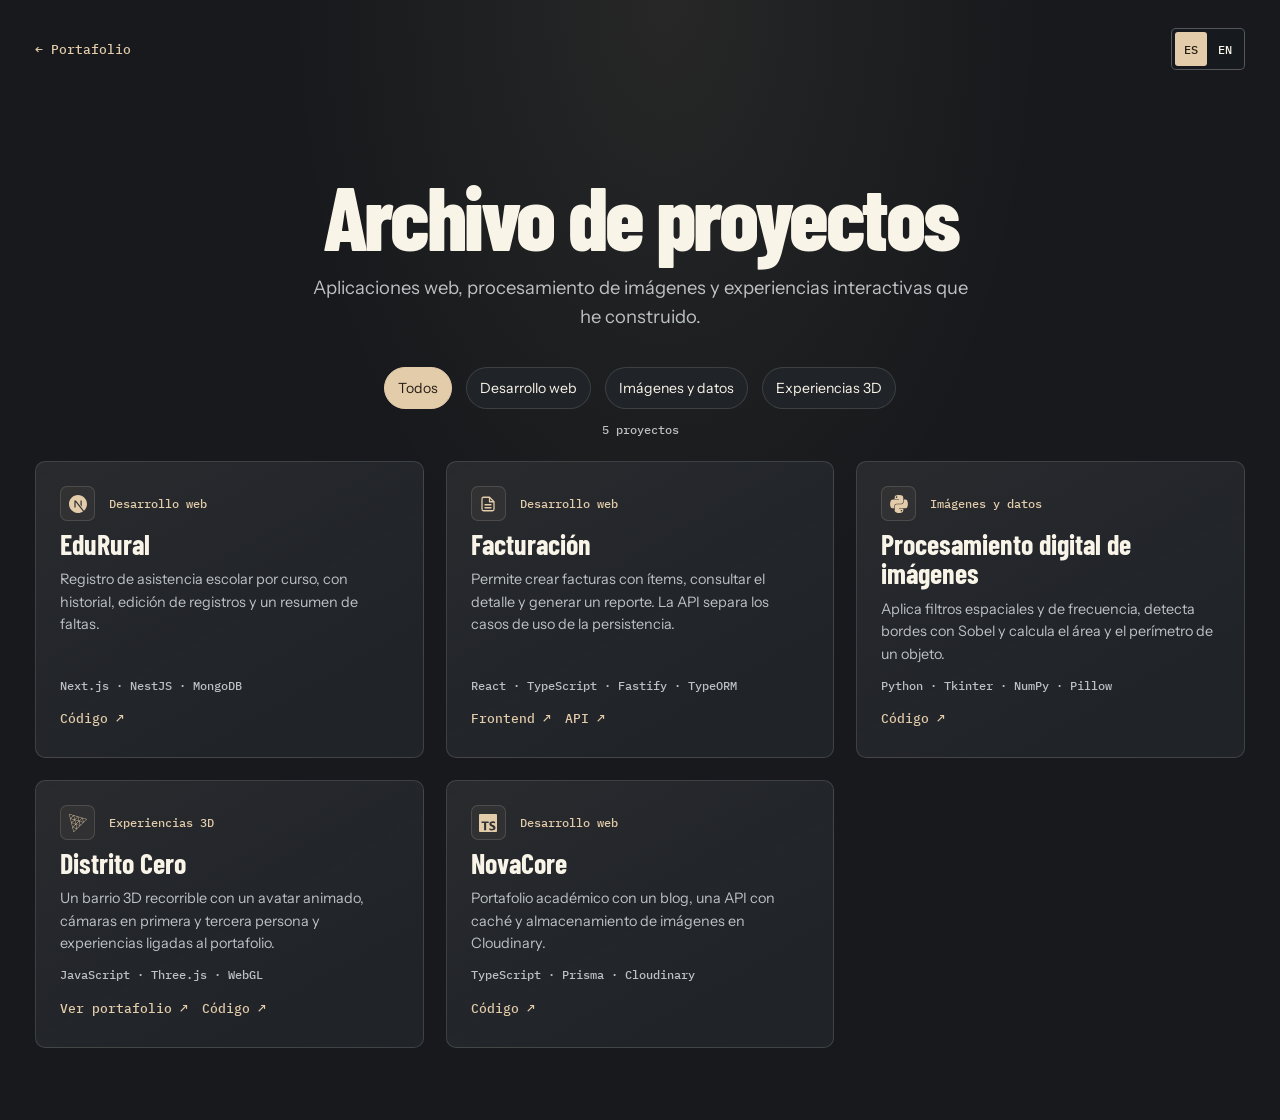
==== archive.html @ 2b1c7be6 "Actualiza el contacto, el CV y el archivo de proyectos" ====
<!doctype html>
<html lang="es">
<head>
  <meta charset="utf-8">
  <meta name="viewport" content="width=device-width, initial-scale=1">
  <meta name="description" content="Archivo de proyectos de Diego Jijón en desarrollo web, procesamiento de imágenes y Three.js.">
  <title>Diego Jijón · Archivo de proyectos</title>
  <link rel="stylesheet" href="./styles.css">
  <link rel="stylesheet" href="./archive.css">
  <link rel="icon" href="./assets/mark.svg" type="image/svg+xml">
  <script type="importmap">{"imports":{"./content.js":"./content.js?v=cv-archive"}}</script>
  <script type="module" src="./archive.js"></script>
</head>
<body class="archive-page">
  <main class="content archive-layout">
    <nav class="archive-toolbar" aria-label="Principal" data-aria="nav">
      <a class="text-link" id="archive-return" href="./index.html#projects" data-t="backSite">← Portafolio</a>
      <div class="languages" role="group" aria-label="Idioma / Language">
        <button type="button" lang="es" data-lang="es" aria-label="Español" aria-pressed="true">ES</button>
        <button type="button" lang="en" data-lang="en" aria-label="English" aria-pressed="false">EN</button>
      </div>
    </nav>
    <header class="archive-intro">
      <h1 data-t="archiveTitle">Archivo de proyectos</h1>
      <p data-t="archiveIntroduction">Aplicaciones web, procesamiento de imágenes y experiencias interactivas que he construido.</p>
    </header>
    <section aria-labelledby="archive-catalog-heading">
      <h2 class="sr-only" id="archive-catalog-heading" data-t="projects">Proyectos</h2>
      <div class="archive-filters" role="group" aria-label="Filtrar por área" data-aria="archiveFilterLabel">
        <button type="button" data-category="all" data-t="archiveAll" aria-pressed="true">Todos</button>
        <button type="button" data-category="web" data-t="archiveWeb" aria-pressed="false">Desarrollo web</button>
        <button type="button" data-category="data" data-t="archiveData" aria-pressed="false">Imágenes y datos</button>
        <button type="button" data-category="interactive" data-t="archiveInteractive" aria-pressed="false">Experiencias 3D</button>
      </div>
      <p class="archive-count" id="archive-count" role="status"></p>
      <div class="archive-grid" id="archive-projects"></div>
      <noscript><p><a class="text-link" href="https://github.com/Diego200509?tab=repositories">Ver repositorios en GitHub ↗</a></p></noscript>
    </section>
  </main>
</body>
</html>
---- styles.css ----
@import url('https://fonts.googleapis.com/css2?family=Barlow+Condensed:wght@600;700;800&family=IBM+Plex+Mono:wght@400;500;600&family=Instrument+Sans:wght@400;500;600;700&display=swap');
:root{color-scheme:dark;--bg:#171b20;--panel:#20262d;--ink:#f9f4e8;--muted:#bdc1c3;--line:#ffffff26;--gold:#f8c787;--mono:"IBM Plex Mono",Consolas,monospace;--display:"Barlow Condensed","Arial Narrow",Impact,sans-serif;--body:"Instrument Sans",system-ui,sans-serif}
*{box-sizing:border-box}
html{scroll-behavior:smooth}
body{margin:0;background:var(--bg);color:var(--ink);font-family:var(--body);line-height:1.55}
body.playing{overflow:hidden}
[hidden]{display:none!important}
a{color:inherit;text-decoration:none}
a:hover{text-decoration:underline;text-underline-offset:5px}
button{font:inherit;color:inherit;cursor:pointer}
button:disabled{cursor:wait;opacity:.7}
:focus-visible{outline:2px solid var(--gold);outline-offset:4px}
h1,h2,h3,p{margin:0}
.skip{position:fixed;top:12px;left:12px;padding:12px;background:var(--bg);z-index:10;transform:translateY(-150%)}
.skip:focus{transform:none}
.top{display:flex;justify-content:space-between;align-items:center;gap:24px;padding:0 clamp(18px,5vw,76px);min-height:74px;border-bottom:1px solid var(--line);background:#171b20}
.brand{display:flex;align-items:center;gap:10px;white-space:nowrap;font:600 .8rem var(--mono);letter-spacing:.12em}
.top nav{display:flex;gap:clamp(14px,3vw,40px);font-size:.92rem}
.languages{display:flex;gap:2px;padding:3px;border:1px solid #ffffff45;border-radius:5px;background:#171b2075}
.languages button{border:0;background:transparent;padding:7px 9px;border-radius:3px;font:500 .76rem var(--mono);min-height:34px}
.languages button[aria-pressed=true]{background:var(--gold);color:#261b14}
.hero{background:radial-gradient(ellipse at 78% 38%,#302a27,transparent 58%),var(--bg)}
.hero-layout{display:grid;grid-template-columns:minmax(0,.92fr) minmax(0,1.08fr);gap:clamp(26px,5vw,76px);align-items:center;padding-block:clamp(42px,6.4vw,100px)}
.hero-preview{margin:0;border:1px solid #f8c78752;border-radius:12px;overflow:hidden;background:#343032;box-shadow:0 24px 70px #07090c55}
.hero-preview img{display:block;width:100%;height:auto;aspect-ratio:1100/860;object-fit:cover}
.hero-preview figcaption{display:flex;justify-content:space-between;align-items:center;flex-wrap:wrap;gap:8px;padding:7px 13px;border-top:1px solid #f8c78752;background:#21252a;font:500 .73rem var(--mono)}
.hero-preview figcaption span{letter-spacing:.13em;color:var(--muted)}
.preview-project{min-height:38px;padding:4px 7px;color:var(--gold);background:transparent;border:0;text-align:left}
.preview-project:hover{text-decoration:underline;text-underline-offset:4px}
.eyebrow{font:500 .77rem/1.5 var(--mono);letter-spacing:.13em;color:var(--gold)}
h1{font:800 clamp(5rem,12vw,11rem)/.74 var(--display);letter-spacing:-.035em;text-transform:uppercase;margin:23px 0 25px;text-shadow:0 4px 24px #12171d55}
h1 em{color:var(--gold);font-style:normal}
.hero h1{font-size:clamp(3.8rem,8.5vw,8.15rem);line-height:.86;margin:15px 0}
.hero-role{font-weight:700;font-size:clamp(1rem,1.7vw,1.25rem);margin:0 0 8px}
.lead{max-width:38ch;color:#fff2e4;font-size:clamp(1rem,1.7vw,1.23rem)}
.hero-actions,.profile-actions{display:flex;gap:11px;align-items:center;flex-wrap:wrap;margin-top:26px}
.button{min-height:45px;display:inline-flex;align-items:center;justify-content:center;gap:8px;padding:10px 16px;border-radius:5px;border:1px solid transparent;font-weight:700;line-height:1.2;text-align:center}
.button svg{width:18px;height:18px}
.button:hover{text-decoration:none;filter:brightness(1.1)}
.primary{background:var(--gold);color:#261d15}
.secondary,.game-button{background:#181e25b8;border-color:#ffffff54;color:var(--ink)}
.game-error{margin-top:12px;max-width:44ch;color:var(--gold)}
.content{width:min(100% - 48px,1210px);margin:0 auto}
.featured{display:grid;grid-template-columns:minmax(0,1fr) minmax(0,.78fr);gap:clamp(20px,6vw,90px);align-items:center;padding-block:34px 42px;border-block:1px solid var(--line)}
.featured h2{margin:7px 0 13px}
.featured p:not(.eyebrow){max-width:58ch;color:var(--muted)}
.featured .button{margin-top:17px}
.featured-flow{padding:17px 22px;border:1px solid #f8c78740;border-radius:8px;background:#20262d}
.featured-flow h3{font:700 1.5rem var(--display)}
.featured-flow ol{margin:10px 0;padding-left:24px;display:grid;gap:7px}
.featured-flow li{padding-left:5px}
.featured-flow li::marker{color:var(--gold);font:500 .8rem var(--mono)}
.featured-flow p{font:.72rem var(--mono)}
.archive{padding:60px 0 72px}
.section-title,.footer{display:flex;align-items:center;justify-content:space-between;gap:18px;flex-wrap:wrap}
h2{font:700 clamp(2.2rem,5vw,3.65rem)/.98 var(--display);letter-spacing:-.016em}
.text-link{color:var(--gold);font:500 .83rem var(--mono)}
.project-grid{display:grid;grid-template-columns:repeat(4,minmax(0,1fr));gap:14px;margin-top:24px}
.project-card{display:flex;flex-direction:column;align-items:flex-start;padding:0;text-align:left;background:var(--panel);border:1px solid var(--line);border-radius:8px;overflow:hidden;min-height:100%;transition:border-color .2s,transform .2s}
.project-card:hover{border-color:var(--accent);transform:translateY(-3px)}
.project-copy{padding:17px;display:flex;flex-direction:column;gap:8px;flex:1;width:100%}
.project-copy small{color:var(--accent);font:500 .68rem var(--mono);text-transform:uppercase;letter-spacing:.06em}
.project-copy span{color:var(--muted);font-size:.92rem}
.profile,.footer{padding:38px 0 48px;border-top:1px solid var(--line)}
.profile{display:grid;grid-template-columns:minmax(0,1.3fr) minmax(0,1fr);gap:clamp(20px,6vw,80px);align-items:start}
.profile-copy{max-width:62ch;margin-top:12px;color:var(--muted)}
.footer .eyebrow{margin-bottom:8px}
.profile-actions{margin-top:18px}
.profile-facts{margin:0;display:grid}
.profile-facts div{padding:11px 0;border-bottom:1px solid var(--line)}
.profile-facts dt{color:var(--gold);font:500 .75rem var(--mono);margin-bottom:3px}
.profile-facts dd{margin:0}
.experience{padding:34px 0 52px;border-top:1px solid var(--line)}
.experience-list{display:grid;grid-template-columns:repeat(3,minmax(0,1fr));gap:20px;margin-top:22px}
.experience-list article{padding:20px;background:var(--panel);border:1px solid var(--line);border-radius:8px}
.experience-list h3,.resume-experience h3{line-height:1.2}
.experience-list p,.experience-details p{margin-top:8px}
.experience-list ul,.experience-details ul{padding-left:20px;margin-bottom:0}
.resume-meta{color:var(--gold);font:500 .76rem/1.45 var(--mono)}
.resume-experience{display:grid;gap:14px}
.resume-experience .resume-meta{margin:3px 0}
.resume-experience ul{margin:3px 0 0}
.resume-experience li,.resume-skills li{padding-bottom:2px}
.sr-only{position:absolute;width:1px;height:1px;padding:0;margin:-1px;overflow:hidden;clip-path:inset(50%);white-space:nowrap}
.sheet{color:var(--ink);background:#20272e;border:1px solid #f8c78760;border-radius:11px;width:min(92vw,590px);max-height:84dvh;padding:clamp(20px,4vw,34px)}
.sheet::backdrop{background:#11171dc9;backdrop-filter:blur(5px)}
.sheet-top{display:flex;align-items:center;justify-content:space-between;gap:12px;margin-bottom:10px}
.close{display:grid;place-items:center;background:#131a23;color:var(--ink);width:42px;height:42px;border:1px solid var(--line);border-radius:5px;font:28px/1 var(--body)}
#detail-content{display:grid;gap:14px;margin:17px 0 23px;color:var(--muted)}
#detail-content h3{color:var(--ink);font-size:1rem;margin-bottom:4px}
#detail-content ul{margin:0;padding-inline-start:1.2em}
#detail-content .stack{font:500 .77rem/1.6 var(--mono);color:var(--gold)}
.map-sheet{width:min(94vw,640px)}
.map-list{display:grid;grid-template-columns:repeat(3,minmax(0,1fr));grid-template-areas:". rgb ." "asotema plaza talkapp" "ambacar . traffic";gap:9px;margin-top:18px;padding:8px;background:repeating-linear-gradient(0deg,#ffffff0e 0 1px,transparent 1px 16px),repeating-linear-gradient(90deg,#ffffff0e 0 1px,transparent 1px 16px)}
.map-list button{padding:12px;text-align:left;background:#151c24;border:1px solid var(--line);border-radius:5px}
.map-list button:hover{border-color:var(--gold)}
.map-list span,.map-list small{display:block}
.map-list small{color:var(--muted);margin-top:3px;font:500 .69rem var(--mono)}
.map-list [data-destination=rgb]{grid-area:rgb}.map-list [data-destination=asotema]{grid-area:asotema}.map-list [data-destination=talkapp]{grid-area:talkapp}.map-list [data-destination=traffic]{grid-area:traffic}
.map-list [data-destination=ambacar]{grid-area:ambacar}
.map-list .map-plaza{grid-area:plaza;display:grid;place-items:center;align-self:center;padding:6px 0;border:1px dashed #f8c78770;color:var(--gold);font:500 .75rem var(--mono)}
.game{position:fixed;inset:0;z-index:3;background:#18262e;overflow:hidden;overscroll-behavior:none}
.viewport,.viewport canvas{position:absolute;inset:0;width:100%;height:100%;display:block}
.viewport{touch-action:none;cursor:grab}
.viewport:active{cursor:grabbing}
.game-top{position:absolute;inset:0 0 auto;z-index:2;display:flex;align-items:start;justify-content:space-between;gap:8px;padding:calc(env(safe-area-inset-top) + 14px) max(14px,env(safe-area-inset-right)) 10px max(14px,env(safe-area-inset-left));background:linear-gradient(#17222bb3,transparent);pointer-events:none}
.game-top button,.game-menu{pointer-events:auto}
.game-menu{display:flex;gap:6px}
.game-button{background:#16232eea;font-size:.88rem}
.game-progress{display:grid;gap:3px;text-align:center;font:500 .72rem/1.35 var(--mono);text-shadow:0 2px 8px #13191e;background:#17222bd9;padding:6px 10px;border-radius:5px}
#visited{color:var(--gold)}
.crosshair{width:11px;height:11px;position:absolute;left:50%;top:50%;transform:translate(-50%,-50%);border:2px solid #fff8e7;border-radius:50%;box-shadow:0 0 0 1px #1b2531;pointer-events:none}
.game-bottom{position:absolute;bottom:calc(env(safe-area-inset-bottom) + 22px);left:50%;transform:translateX(-50%);width:min(85vw,560px);text-align:center;display:grid;justify-items:center;gap:7px;pointer-events:none}
.game-bottom button{pointer-events:auto}
.objective,.game-controls{padding:6px 10px;border-radius:5px;background:#17232ded;color:#fff6e7}
.objective{font-weight:600}
.game-controls{font:500 .72rem/1.5 var(--mono);padding:10px 14px;border:1px solid #f8c78742}
#help-button{min-width:38px}
#help-button[aria-expanded=true]{color:#261d15;background:var(--gold)}
.game-bottom .primary{box-shadow:0 4px 17px #11151c50}
.mission-sheet{background:linear-gradient(160deg,#253338,#1c252c 65%);border-color:#a1cbb478}
.mission-request{padding:12px 14px;margin:17px 0;border-left:2px solid #9bdac0;background:#121c2380}
.mission-note{font:.74rem var(--mono);color:var(--muted);margin-top:8px}
#mission-form{display:grid;grid-template-columns:repeat(3,minmax(0,1fr));gap:12px;align-items:end}
#mission-form label{display:grid;gap:5px;min-width:0}
#mission-form select{width:100%;min-height:44px;padding:6px 9px;background:#131e26;border:1px solid #7fa99b80;border-radius:5px;color:var(--ink);font:inherit}
#mission-form select[aria-invalid=true]{border-color:#ffbd9c}
#mission-form button{grid-column:1/-1;justify-self:start;margin-top:4px}
.mission-feedback:not(:empty){color:#ffc5a8;margin:12px 0}
.mission-feedback.success{color:#b0f4d2}
.loading{position:absolute;inset:0;z-index:1;display:grid;place-content:center;justify-items:center;gap:24px;color:var(--ink);background:radial-gradient(ellipse at 50% 40%,#294555,#13212a 74%);font:500 .87rem var(--mono)}
.loading-plan{position:relative;width:min(76vw,344px);aspect-ratio:1.7;border:1px solid #f8c78755;border-radius:7px;overflow:hidden;background:repeating-linear-gradient(0deg,#f8c7871a 0 1px,transparent 1px 16px),repeating-linear-gradient(90deg,#f8c7871a 0 1px,transparent 1px 16px)}
.loading-plan span{position:absolute;border:1px solid #f8c787ad;transition:background .24s,box-shadow .24s}
.loading-plan .plan-road{left:10%;top:52%;width:80%;height:14%;border-width:1px 0}
.plan-lab{left:39%;top:12%;width:22%;height:25%}.plan-hall{left:13%;top:33%;width:20%;height:22%}
.plan-comms{right:13%;top:33%;width:20%;height:22%}.plan-garage{left:17%;bottom:10%;width:17%;height:21%}
.plan-crossing{right:14%;bottom:10%;width:17%;height:21%}.plan-square{left:40%;top:43%;width:20%;height:33%;border-radius:50%}
.loading:is([data-phase="1"],[data-phase="2"],[data-phase="3"]) .plan-block{background:#f8c78738}
.loading:is([data-phase="2"],[data-phase="3"]) .plan-square{background:#f8c78775;box-shadow:0 0 22px #f8c78750}
.loading-copy{text-align:center;width:min(76vw,344px)}
#loading-stage{margin:6px 0 8px}
#loading-progress{width:100%;height:7px;accent-color:var(--gold)}
.game[aria-busy="true"] :is(.game-progress,.crosshair,.touch-ui){visibility:hidden}
.game[data-camera="third"] #camera-button{color:#261d15;background:var(--gold)}
.touch-ui{display:none}
@media(max-width:1000px){.project-grid{grid-template-columns:repeat(2,minmax(0,1fr))}}
@media(max-width:760px){
 .experience-list{grid-template-columns:1fr;gap:10px}
 .hero-layout,.featured,.profile{grid-template-columns:1fr}
 .hero h1{font-size:clamp(3.8rem,13vw,6.5rem)}
}
@media(max-width:600px){
 .top{min-height:62px;gap:5px 10px;flex-wrap:wrap;padding-block:10px}.top nav{order:3;flex-basis:100%;gap:5px 16px;flex-wrap:wrap;font-size:.82rem}.top nav a{padding:5px 0}.brand{font-size:.72rem}
 .content{width:calc(100% - 36px)}.archive{padding:38px 0 44px}.project-grid{gap:9px}.project-copy{padding:12px}
 .game-top .button{padding:8px;min-height:42px}.game-progress{font-size:.61rem;padding:6px 5px}.game-menu{gap:4px}.game-bottom{font-size:.85rem}.sheet{padding:18px}
 .game-top{flex-wrap:wrap}.game-progress{order:3;flex-basis:100%;justify-items:center;background:transparent}
 .map-list{gap:4px;padding:4px}.map-list button{padding:7px;line-height:1.2;overflow-wrap:anywhere}.map-list small{font-size:.6rem}
 #mission-form{grid-template-columns:1fr;gap:8px}
}
@media(pointer:coarse){
 .touch-ui{position:absolute;bottom:calc(env(safe-area-inset-bottom) + 18px);left:14px;display:grid;grid-template-columns:repeat(3,42px);gap:3px;touch-action:none}
 .touch-ui button{height:42px;border:1px solid #ffffff75;border-radius:6px;background:#17232de0;font-weight:700;font-size:19px;user-select:none}
 .touch-ui button:first-child{grid-column:2}.touch-ui button:nth-child(2){grid-column:1}
 .game[data-touch=true] .game-bottom{bottom:calc(env(safe-area-inset-bottom) + 112px)}
}
@media(prefers-reduced-motion:reduce){*,*::before,*::after{animation-duration:.01ms!important;transition-duration:.01ms!important;scroll-behavior:auto!important}}
---- archive.css ----
.archive-page {
  --gold: #e3ccaa;
  --panel: #202328;
  --line: #e5e0d426;
  background: radial-gradient(ellipse at 52% 0%, #e3ccaa14, transparent 40%), #17191c;
}

.archive-layout { padding-block: 28px 72px; }

.archive-toolbar,
.more-projects-heading,
.archive-card-header,
.archive-links,
.archive-filters {
  display: flex;
  align-items: center;
  flex-wrap: wrap;
  gap: 10px 14px;
}

.archive-toolbar,
.more-projects-heading { justify-content: space-between; }

.archive-intro {
  max-width: 660px;
  margin: clamp(42px, 8vw, 104px) auto 36px;
  text-align: center;
}

.archive-intro h1 {
  margin: 0 0 15px;
  font-size: clamp(2.7rem, 7vw, 5.55rem);
  line-height: .98;
  text-transform: none;
  text-shadow: none;
}

.archive-intro p { color: var(--muted); font-size: clamp(1rem, 1.65vw, 1.15rem); }
.archive-filters { justify-content: center; }

.archive-filters button {
  min-height: 42px;
  padding: 6px 13px;
  border: 1px solid var(--line);
  border-radius: 999px;
  background: var(--panel);
  color: var(--ink);
  font-size: .88rem;
}

.archive-filters button[aria-pressed="true"] {
  border-color: var(--gold);
  background: var(--gold);
  color: #261d15;
}

.archive-filters button:not([aria-pressed="true"]):hover { border-color: var(--gold); }

.archive-count {
  margin: 12px 0 22px;
  color: var(--muted);
  text-align: center;
  font: 500 .76rem/1.45 var(--mono);
}

.more-projects {
  margin-top: clamp(30px, 5vw, 56px);
  padding-top: clamp(20px, 3.5vw, 36px);
  border-top: 1px solid var(--line);
}

.more-projects-heading { margin-bottom: 17px; }
.more-projects-heading h3 { font: 700 clamp(1.55rem, 2.8vw, 2.55rem)/1 var(--display); }
.more-projects-heading .button { min-height: 40px; }

.archive-grid {
  display: grid;
  grid-template-columns: repeat(3, minmax(0, 1fr));
  gap: clamp(12px, 1.8vw, 22px);
}

.archive-card {
  display: flex;
  flex-direction: column;
  gap: 9px;
  min-width: 0;
  padding: clamp(16px, 2vw, 24px);
  border: 1px solid var(--line);
  border-radius: 10px;
  background: linear-gradient(150deg, #e3ccaa0b, transparent 77%), var(--panel);
  transition: border-color .22s ease, background-color .22s ease;
}

.archive-card:is(:hover, :focus-within) { border-color: var(--gold); background-color: #262528; }
.archive-card small { color: var(--gold); font: 500 .73rem/1.3 var(--mono); }
.archive-card :is(h3, h4) { margin: 0; font: 700 clamp(1.25rem, 2.2vw, 1.75rem)/1.05 var(--display); }
.archive-card p { color: var(--muted); font-size: .9rem; }
.archive-card .archive-stack { margin-top: auto; padding-top: 3px; font: 500 .72rem/1.5 var(--mono); }

.archive-icon {
  display: grid;
  flex: none;
  place-items: center;
  width: 35px;
  height: 35px;
  border: 1px solid var(--line);
  border-radius: 7px;
  background: #e3ccaa0e;
  color: var(--gold);
}

.archive-icon svg { width: 18px; height: 18px; }
.archive-links a { display: inline-flex; align-items: center; min-height: 30px; }

@media (max-width: 900px) {
  .archive-grid { grid-template-columns: repeat(2, minmax(0, 1fr)); }
}

@media (max-width: 560px) {
  .archive-grid { grid-template-columns: minmax(0, 1fr); }
  .archive-links a { min-height: 36px; }
}
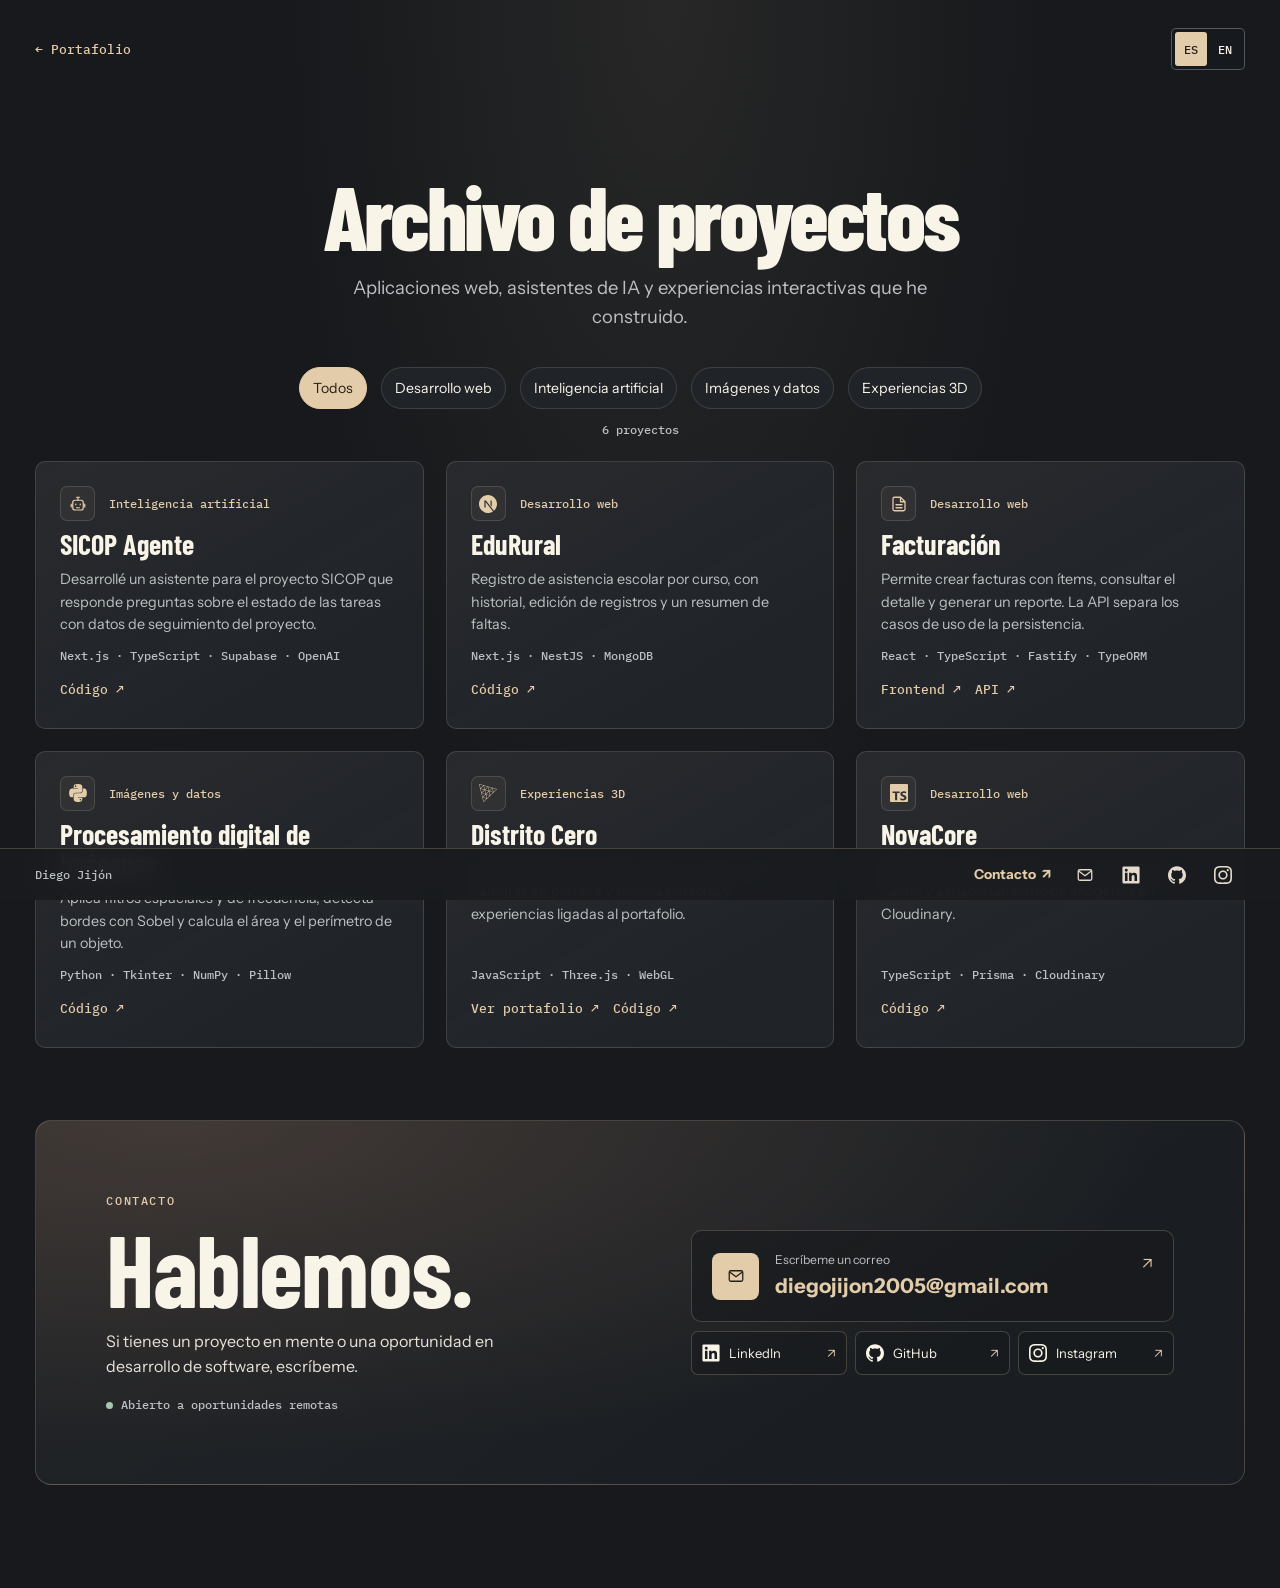
==== commit bb4a933d: "Añade SICOP Agente y un pie de contacto compartido" ====
--- a/archive.html
+++ b/archive.html
@@ -3,13 +3,14 @@
 <head>
   <meta charset="utf-8">
   <meta name="viewport" content="width=device-width, initial-scale=1">
-  <meta name="description" content="Archivo de proyectos de Diego Jijón en desarrollo web, procesamiento de imágenes y Three.js.">
+  <meta name="description" content="Archivo de proyectos de Diego Jijón en desarrollo web, inteligencia artificial, procesamiento de imágenes y Three.js.">
   <title>Diego Jijón · Archivo de proyectos</title>
   <link rel="stylesheet" href="./styles.css">
-  <link rel="stylesheet" href="./archive.css">
+  <link rel="stylesheet" href="./archive.css?v=sicop">
+  <link rel="stylesheet" href="./site-footer.css">
   <link rel="icon" href="./assets/mark.svg" type="image/svg+xml">
-  <script type="importmap">{"imports":{"./content.js":"./content.js?v=cv-archive"}}</script>
-  <script type="module" src="./archive.js"></script>
+  <script type="importmap">{"imports":{"./content.js":"./content.js?v=contact","./project-archive.js":"./project-archive.js?v=sicop"}}</script>
+  <script type="module" src="./archive.js?v=contact"></script>
 </head>
 <body class="archive-page">
   <main class="content archive-layout">
@@ -22,13 +23,14 @@
     </nav>
     <header class="archive-intro">
       <h1 data-t="archiveTitle">Archivo de proyectos</h1>
-      <p data-t="archiveIntroduction">Aplicaciones web, procesamiento de imágenes y experiencias interactivas que he construido.</p>
+      <p data-t="archiveIntroduction">Aplicaciones web, asistentes de IA y experiencias interactivas que he construido.</p>
     </header>
     <section aria-labelledby="archive-catalog-heading">
       <h2 class="sr-only" id="archive-catalog-heading" data-t="projects">Proyectos</h2>
       <div class="archive-filters" role="group" aria-label="Filtrar por área" data-aria="archiveFilterLabel">
         <button type="button" data-category="all" data-t="archiveAll" aria-pressed="true">Todos</button>
         <button type="button" data-category="web" data-t="archiveWeb" aria-pressed="false">Desarrollo web</button>
+        <button type="button" data-category="ai" data-t="archiveAI" aria-pressed="false">Inteligencia artificial</button>
         <button type="button" data-category="data" data-t="archiveData" aria-pressed="false">Imágenes y datos</button>
         <button type="button" data-category="interactive" data-t="archiveInteractive" aria-pressed="false">Experiencias 3D</button>
       </div>
@@ -37,5 +39,6 @@
       <noscript><p><a class="text-link" href="https://github.com/Diego200509?tab=repositories">Ver repositorios en GitHub ↗</a></p></noscript>
     </section>
   </main>
+  <footer id="contact" class="site-footer"></footer>
 </body>
 </html>
--- a/archive.css
+++ b/archive.css
@@ -120,3 +120,11 @@
   .archive-grid { grid-template-columns: minmax(0, 1fr); }
   .archive-links a { min-height: 36px; }
 }
+
+@media (min-width: 561px) {
+  #more-project-grid { grid-template-columns: repeat(2, minmax(0, 1fr)); }
+}
+
+@media (min-width: 1050px) {
+  #more-project-grid { grid-template-columns: repeat(4, minmax(0, 1fr)); }
+}
--- a/site-footer.css
+++ b/site-footer.css
@@ -0,0 +1,150 @@
+:root {
+  --contact-dock-size: calc(52px + env(safe-area-inset-bottom, 0px));
+  scroll-padding-bottom: var(--contact-dock-size);
+}
+
+.site-footer {
+  --contact-accent: #e3ccaa;
+  --contact-line: #e3ccaa38;
+  padding-bottom: calc(var(--contact-dock-size) + clamp(22px, 4vw, 54px));
+  scroll-margin-top: 110px;
+}
+
+body.playing .site-footer { display: none; }
+
+.contact-panel {
+  display: grid;
+  grid-template-columns: minmax(0, 1fr) minmax(0, .95fr);
+  align-items: center;
+  gap: clamp(24px, 6vw, 82px);
+  padding: clamp(22px, 5.5vw, 72px);
+  border: 1px solid var(--contact-line);
+  border-radius: 16px;
+  background:
+    radial-gradient(ellipse at 12% 0%, #aa80653b, transparent 65%),
+    linear-gradient(145deg, #232528, #1a1e22 72%);
+}
+
+.contact-intro .eyebrow { margin-bottom: 9px; color: var(--contact-accent); }
+.contact-intro h2 { font-size: clamp(2.9rem, 8vw, 6.3rem); }
+.contact-description { max-width: 39ch; margin-top: 12px; color: #e8e3d9; }
+
+.contact-availability {
+  display: flex;
+  align-items: center;
+  gap: 8px;
+  margin-top: 18px;
+  color: var(--muted);
+  font: 500 .73rem/1.45 var(--mono);
+}
+
+.contact-availability::before {
+  width: 7px;
+  height: 7px;
+  flex: none;
+  border-radius: 50%;
+  background: #a6c6ae;
+  content: "";
+}
+
+.contact-actions { display: grid; min-width: 0; gap: 9px; }
+.site-footer svg { display: block; width: 18px; height: 18px; flex: none; }
+
+.contact-email {
+  display: flex;
+  align-items: center;
+  gap: clamp(8px, 1.6vw, 16px);
+  padding: clamp(11px, 1.85vw, 20px);
+  border: 1px solid var(--contact-line);
+  border-radius: 10px;
+  background: #17191c9c;
+  overflow-wrap: anywhere;
+  transition: border-color .2s ease, background-color .2s ease;
+}
+
+.contact-email:is(:hover, :focus-visible) {
+  border-color: var(--contact-accent);
+  background: #272522;
+  text-decoration: none;
+}
+
+.contact-email-icon {
+  display: grid;
+  width: clamp(32px, 4.4vw, 47px);
+  aspect-ratio: 1;
+  flex: none;
+  place-items: center;
+  border-radius: 8px;
+  background: var(--contact-accent);
+  color: #271d14;
+}
+
+.contact-email-label { display: block; color: var(--muted); font-size: .76rem; }
+.contact-email strong { color: var(--contact-accent); font-size: clamp(.85rem, 1.75vw, 1.28rem); }
+.contact-arrow { margin-left: auto; align-self: start; color: var(--contact-accent); }
+
+.contact-profiles { display: grid; gap: 8px; }
+.contact-profiles a {
+  display: flex;
+  align-items: center;
+  gap: 9px;
+  min-height: 44px;
+  padding: 6px 10px;
+  border: 1px solid var(--contact-line);
+  border-radius: 7px;
+  background: #17191c75;
+  font-size: .81rem;
+  transition: border-color .2s ease, color .2s ease;
+}
+
+.contact-profiles a > :last-child { margin-left: auto; color: var(--contact-accent); }
+.contact-profiles a:is(:hover, :focus-visible) { border-color: var(--contact-accent); color: var(--contact-accent); text-decoration: none; }
+
+.site-contact-dock {
+  position: fixed;
+  z-index: 2;
+  inset: auto 0 0;
+  padding-bottom: env(safe-area-inset-bottom, 0px);
+  border-top: 1px solid var(--contact-line);
+  background: #191b1fee;
+  backdrop-filter: blur(14px);
+}
+
+.contact-dock-inner,
+.contact-dock-links { display: flex; align-items: center; }
+.contact-dock-inner { justify-content: space-between; min-height: 51px; }
+.contact-dock-links { gap: 2px; }
+.contact-signature { color: var(--muted); font: 500 .75rem var(--mono); }
+
+.contact-dock-links a {
+  display: inline-flex;
+  align-items: center;
+  justify-content: center;
+  gap: 5px;
+  min-width: 44px;
+  min-height: 44px;
+  border-radius: 6px;
+  color: #e4dacb;
+  transition: background-color .2s ease, color .2s ease;
+}
+
+.contact-dock-links a:is(:hover, :focus-visible) { background: #e3ccaa19; color: var(--contact-accent); text-decoration: none; }
+.contact-dock-links .contact-dock-anchor { padding-inline: 10px; color: var(--contact-accent); font-weight: 700; font-size: .85rem; }
+
+@media (min-width: 1080px) {
+  .contact-profiles { grid-template-columns: repeat(3, minmax(0, 1fr)); }
+}
+
+@media (max-width: 710px) {
+  .contact-panel { grid-template-columns: minmax(0, 1fr); }
+  .contact-signature { display: none; }
+  .contact-dock-inner { justify-content: center; }
+}
+
+@media (prefers-reduced-motion: reduce) {
+  .site-footer a { transition: none; }
+}
+
+@media print {
+  .site-footer { display: none; }
+}
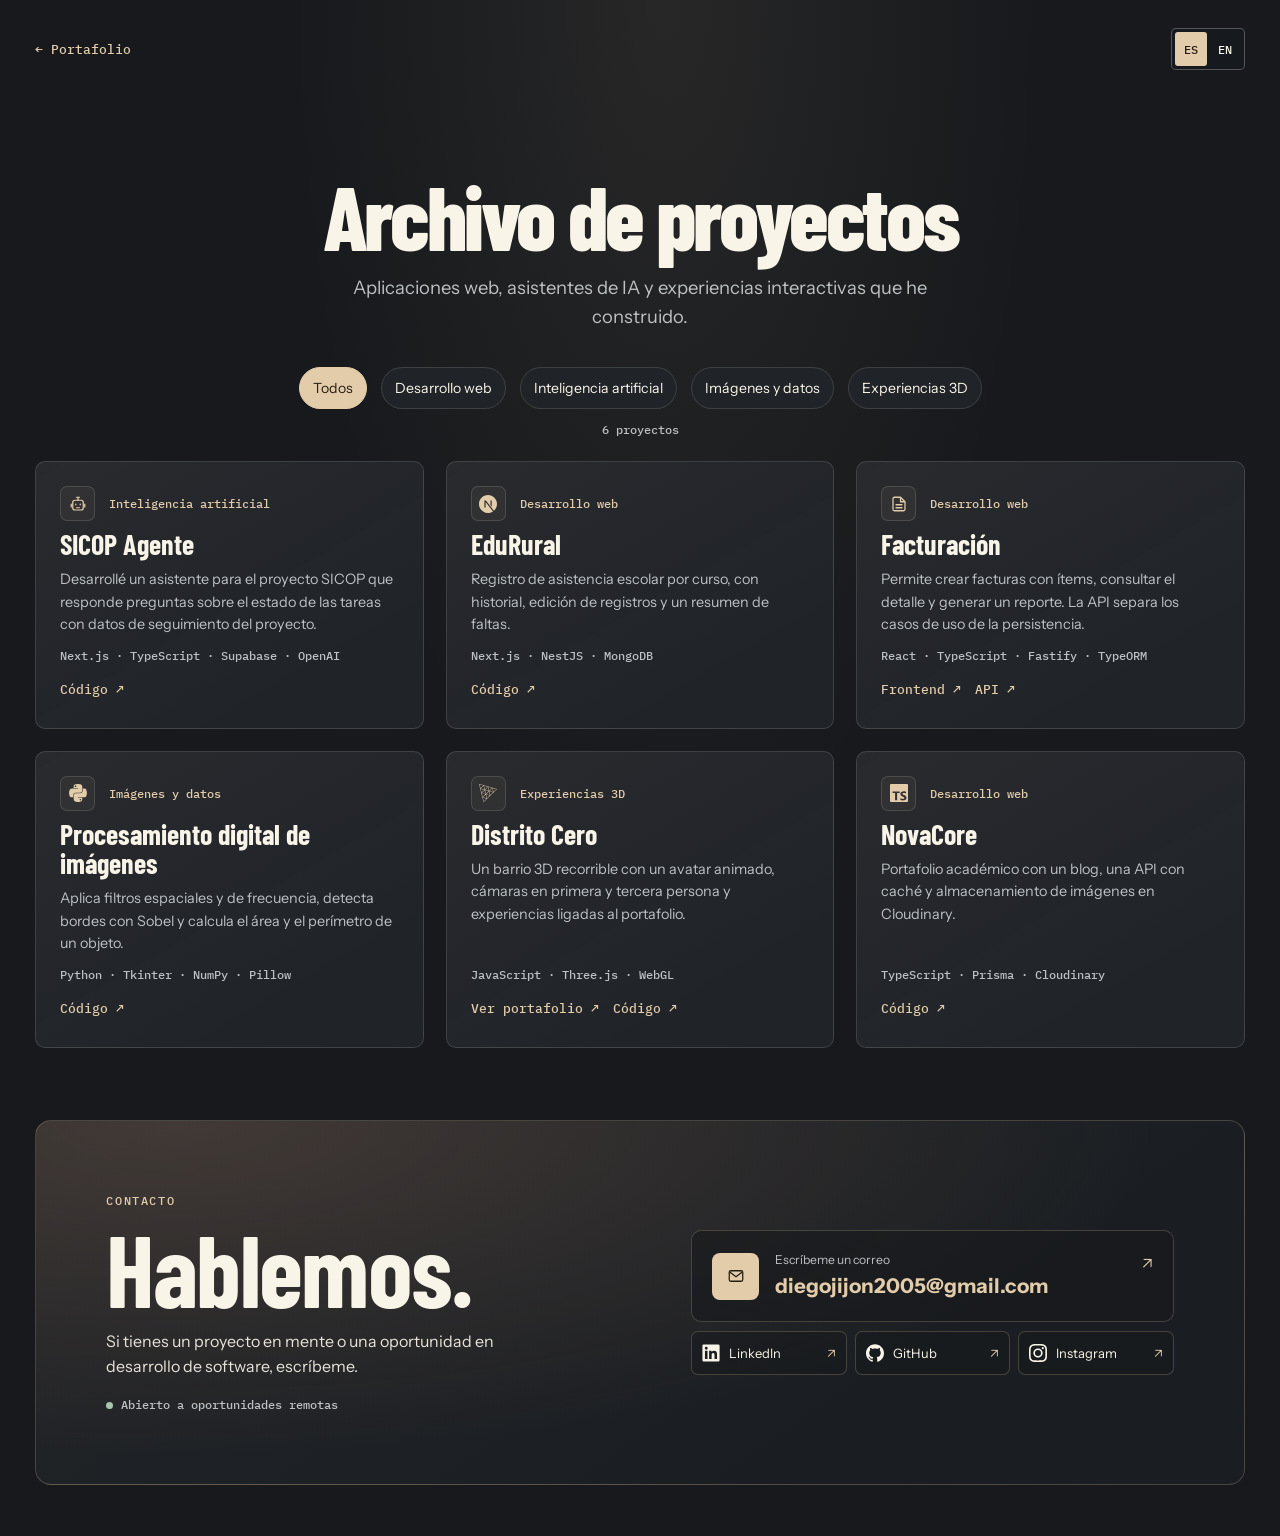
==== commit 368ac642: "Quita la barra fija y conserva el contacto al pie" ====
--- a/archive.html
+++ b/archive.html
@@ -7,9 +7,9 @@
   <title>Diego Jijón · Archivo de proyectos</title>
   <link rel="stylesheet" href="./styles.css">
   <link rel="stylesheet" href="./archive.css?v=sicop">
-  <link rel="stylesheet" href="./site-footer.css">
+  <link rel="stylesheet" href="./site-footer.css?v=inline">
   <link rel="icon" href="./assets/mark.svg" type="image/svg+xml">
-  <script type="importmap">{"imports":{"./content.js":"./content.js?v=contact","./project-archive.js":"./project-archive.js?v=sicop"}}</script>
+  <script type="importmap">{"imports":{"./content.js":"./content.js?v=inline-footer","./project-archive.js":"./project-archive.js?v=sicop","./site-footer.js":"./site-footer.js?v=inline"}}</script>
   <script type="module" src="./archive.js?v=contact"></script>
 </head>
 <body class="archive-page">
--- a/site-footer.css
+++ b/site-footer.css
@@ -1,12 +1,7 @@
-:root {
-  --contact-dock-size: calc(52px + env(safe-area-inset-bottom, 0px));
-  scroll-padding-bottom: var(--contact-dock-size);
-}
-
 .site-footer {
   --contact-accent: #e3ccaa;
   --contact-line: #e3ccaa38;
-  padding-bottom: calc(var(--contact-dock-size) + clamp(22px, 4vw, 54px));
+  padding-bottom: calc(clamp(22px, 4vw, 54px) + env(safe-area-inset-bottom, 0px));
   scroll-margin-top: 110px;
 }
 
@@ -100,45 +95,12 @@
 .contact-profiles a > :last-child { margin-left: auto; color: var(--contact-accent); }
 .contact-profiles a:is(:hover, :focus-visible) { border-color: var(--contact-accent); color: var(--contact-accent); text-decoration: none; }
 
-.site-contact-dock {
-  position: fixed;
-  z-index: 2;
-  inset: auto 0 0;
-  padding-bottom: env(safe-area-inset-bottom, 0px);
-  border-top: 1px solid var(--contact-line);
-  background: #191b1fee;
-  backdrop-filter: blur(14px);
-}
-
-.contact-dock-inner,
-.contact-dock-links { display: flex; align-items: center; }
-.contact-dock-inner { justify-content: space-between; min-height: 51px; }
-.contact-dock-links { gap: 2px; }
-.contact-signature { color: var(--muted); font: 500 .75rem var(--mono); }
-
-.contact-dock-links a {
-  display: inline-flex;
-  align-items: center;
-  justify-content: center;
-  gap: 5px;
-  min-width: 44px;
-  min-height: 44px;
-  border-radius: 6px;
-  color: #e4dacb;
-  transition: background-color .2s ease, color .2s ease;
-}
-
-.contact-dock-links a:is(:hover, :focus-visible) { background: #e3ccaa19; color: var(--contact-accent); text-decoration: none; }
-.contact-dock-links .contact-dock-anchor { padding-inline: 10px; color: var(--contact-accent); font-weight: 700; font-size: .85rem; }
-
 @media (min-width: 1080px) {
   .contact-profiles { grid-template-columns: repeat(3, minmax(0, 1fr)); }
 }
 
 @media (max-width: 710px) {
   .contact-panel { grid-template-columns: minmax(0, 1fr); }
-  .contact-signature { display: none; }
-  .contact-dock-inner { justify-content: center; }
 }
 
 @media (prefers-reduced-motion: reduce) {
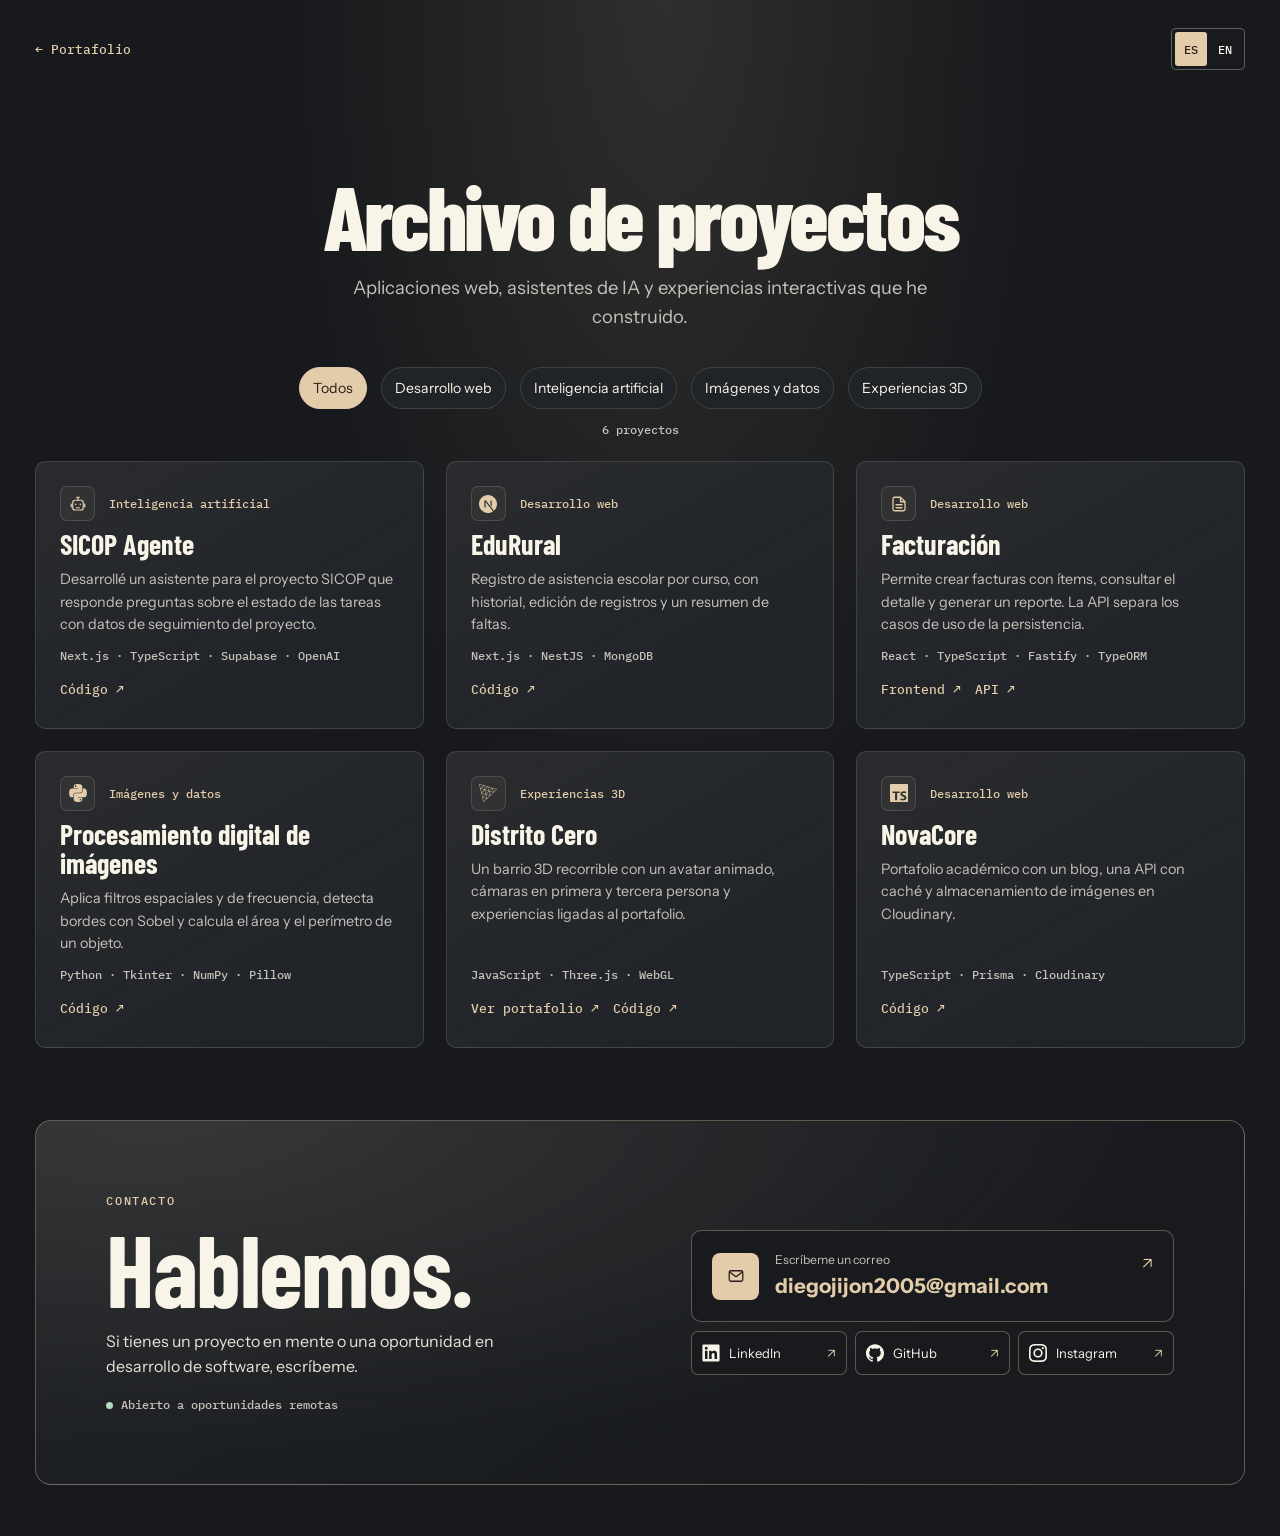
==== commit c85c8de4: "Unifica la paleta de la interfaz y los modales" ====
--- a/archive.html
+++ b/archive.html
@@ -5,9 +5,9 @@
   <meta name="viewport" content="width=device-width, initial-scale=1">
   <meta name="description" content="Archivo de proyectos de Diego Jijón en desarrollo web, inteligencia artificial, procesamiento de imágenes y Three.js.">
   <title>Diego Jijón · Archivo de proyectos</title>
-  <link rel="stylesheet" href="./styles.css">
-  <link rel="stylesheet" href="./archive.css?v=sicop">
-  <link rel="stylesheet" href="./site-footer.css?v=inline">
+  <link rel="stylesheet" href="./styles.css?v=palette">
+  <link rel="stylesheet" href="./archive.css?v=palette">
+  <link rel="stylesheet" href="./site-footer.css?v=palette">
   <link rel="icon" href="./assets/mark.svg" type="image/svg+xml">
   <script type="importmap">{"imports":{"./content.js":"./content.js?v=inline-footer","./project-archive.js":"./project-archive.js?v=sicop","./site-footer.js":"./site-footer.js?v=inline"}}</script>
   <script type="module" src="./archive.js?v=contact"></script>
--- a/styles.css
+++ b/styles.css
@@ -1,5 +1,27 @@
 @import url('https://fonts.googleapis.com/css2?family=Barlow+Condensed:wght@600;700;800&family=IBM+Plex+Mono:wght@400;500;600&family=Instrument+Sans:wght@400;500;600;700&display=swap');
-:root{color-scheme:dark;--bg:#171b20;--panel:#20262d;--ink:#f9f4e8;--muted:#bdc1c3;--line:#ffffff26;--gold:#f8c787;--mono:"IBM Plex Mono",Consolas,monospace;--display:"Barlow Condensed","Arial Narrow",Impact,sans-serif;--body:"Instrument Sans",system-ui,sans-serif}
+:root {
+  color-scheme: dark;
+  --bg: #17191c;
+  --panel: #202328;
+  --surface-inset: #181a1e;
+  --surface-raised: #29282a;
+  --ink: #f9f4e8;
+  --ink-soft: #e8e3d9;
+  --muted: #c6c2ba;
+  --line: #e5e0d426;
+  --line-strong: #e5e0d459;
+  --gold: #e3ccaa;
+  --on-gold: #261d15;
+  --gold-line: color-mix(in srgb, var(--gold) 35%, transparent);
+  --gold-wash: color-mix(in srgb, var(--gold) 12%, transparent);
+  --gold-tint: color-mix(in srgb, var(--gold) 5%, transparent);
+  --shadow: #101012;
+  --status-success: #b6d9bf;
+  --status-danger: #ffb6a9;
+  --mono: "IBM Plex Mono", Consolas, monospace;
+  --display: "Barlow Condensed", "Arial Narrow", Impact, sans-serif;
+  --body: "Instrument Sans", system-ui, sans-serif;
+}
 *{box-sizing:border-box}
 html{scroll-behavior:smooth}
 body{margin:0;background:var(--bg);color:var(--ink);font-family:var(--body);line-height:1.55}
@@ -13,39 +35,39 @@
 h1,h2,h3,p{margin:0}
 .skip{position:fixed;top:12px;left:12px;padding:12px;background:var(--bg);z-index:10;transform:translateY(-150%)}
 .skip:focus{transform:none}
-.top{display:flex;justify-content:space-between;align-items:center;gap:24px;padding:0 clamp(18px,5vw,76px);min-height:74px;border-bottom:1px solid var(--line);background:#171b20}
+.top{display:flex;justify-content:space-between;align-items:center;gap:24px;padding:0 clamp(18px,5vw,76px);min-height:74px;border-bottom:1px solid var(--line);background:var(--bg)}
 .brand{display:flex;align-items:center;gap:10px;white-space:nowrap;font:600 .8rem var(--mono);letter-spacing:.12em}
 .top nav{display:flex;gap:clamp(14px,3vw,40px);font-size:.92rem}
-.languages{display:flex;gap:2px;padding:3px;border:1px solid #ffffff45;border-radius:5px;background:#171b2075}
+.languages{display:flex;gap:2px;padding:3px;border:1px solid var(--line-strong);border-radius:5px;background:var(--surface-inset)}
 .languages button{border:0;background:transparent;padding:7px 9px;border-radius:3px;font:500 .76rem var(--mono);min-height:34px}
-.languages button[aria-pressed=true]{background:var(--gold);color:#261b14}
-.hero{background:radial-gradient(ellipse at 78% 38%,#302a27,transparent 58%),var(--bg)}
+.languages button[aria-pressed=true]{background:var(--gold);color:var(--on-gold)}
+.hero{background:radial-gradient(ellipse at 78% 38%,var(--gold-wash),transparent 58%),var(--bg)}
 .hero-layout{display:grid;grid-template-columns:minmax(0,.92fr) minmax(0,1.08fr);gap:clamp(26px,5vw,76px);align-items:center;padding-block:clamp(42px,6.4vw,100px)}
-.hero-preview{margin:0;border:1px solid #f8c78752;border-radius:12px;overflow:hidden;background:#343032;box-shadow:0 24px 70px #07090c55}
+.hero-preview{margin:0;border:1px solid var(--gold-line);border-radius:12px;overflow:hidden;background:var(--surface-raised);box-shadow:0 24px 70px color-mix(in srgb,var(--shadow) 34%,transparent)}
 .hero-preview img{display:block;width:100%;height:auto;aspect-ratio:1100/860;object-fit:cover}
-.hero-preview figcaption{display:flex;justify-content:space-between;align-items:center;flex-wrap:wrap;gap:8px;padding:7px 13px;border-top:1px solid #f8c78752;background:#21252a;font:500 .73rem var(--mono)}
+.hero-preview figcaption{display:flex;justify-content:space-between;align-items:center;flex-wrap:wrap;gap:8px;padding:7px 13px;border-top:1px solid var(--gold-line);background:var(--panel);font:500 .73rem var(--mono)}
 .hero-preview figcaption span{letter-spacing:.13em;color:var(--muted)}
 .preview-project{min-height:38px;padding:4px 7px;color:var(--gold);background:transparent;border:0;text-align:left}
 .preview-project:hover{text-decoration:underline;text-underline-offset:4px}
 .eyebrow{font:500 .77rem/1.5 var(--mono);letter-spacing:.13em;color:var(--gold)}
-h1{font:800 clamp(5rem,12vw,11rem)/.74 var(--display);letter-spacing:-.035em;text-transform:uppercase;margin:23px 0 25px;text-shadow:0 4px 24px #12171d55}
+h1{font:800 clamp(5rem,12vw,11rem)/.74 var(--display);letter-spacing:-.035em;text-transform:uppercase;margin:23px 0 25px;text-shadow:0 4px 24px color-mix(in srgb,var(--shadow) 34%,transparent)}
 h1 em{color:var(--gold);font-style:normal}
 .hero h1{font-size:clamp(3.8rem,8.5vw,8.15rem);line-height:.86;margin:15px 0}
 .hero-role{font-weight:700;font-size:clamp(1rem,1.7vw,1.25rem);margin:0 0 8px}
-.lead{max-width:38ch;color:#fff2e4;font-size:clamp(1rem,1.7vw,1.23rem)}
+.lead{max-width:38ch;color:var(--ink-soft);font-size:clamp(1rem,1.7vw,1.23rem)}
 .hero-actions,.profile-actions{display:flex;gap:11px;align-items:center;flex-wrap:wrap;margin-top:26px}
 .button{min-height:45px;display:inline-flex;align-items:center;justify-content:center;gap:8px;padding:10px 16px;border-radius:5px;border:1px solid transparent;font-weight:700;line-height:1.2;text-align:center}
 .button svg{width:18px;height:18px}
 .button:hover{text-decoration:none;filter:brightness(1.1)}
-.primary{background:var(--gold);color:#261d15}
-.secondary,.game-button{background:#181e25b8;border-color:#ffffff54;color:var(--ink)}
+.primary{background:var(--gold);color:var(--on-gold)}
+.secondary,.game-button{background:var(--surface-inset);border-color:var(--line-strong);color:var(--ink)}
 .game-error{margin-top:12px;max-width:44ch;color:var(--gold)}
 .content{width:min(100% - 48px,1210px);margin:0 auto}
 .featured{display:grid;grid-template-columns:minmax(0,1fr) minmax(0,.78fr);gap:clamp(20px,6vw,90px);align-items:center;padding-block:34px 42px;border-block:1px solid var(--line)}
 .featured h2{margin:7px 0 13px}
 .featured p:not(.eyebrow){max-width:58ch;color:var(--muted)}
 .featured .button{margin-top:17px}
-.featured-flow{padding:17px 22px;border:1px solid #f8c78740;border-radius:8px;background:#20262d}
+.featured-flow{padding:17px 22px;border:1px solid var(--gold-line);border-radius:8px;background:var(--panel)}
 .featured-flow h3{font:700 1.5rem var(--display)}
 .featured-flow ol{margin:10px 0;padding-left:24px;display:grid;gap:7px}
 .featured-flow li{padding-left:5px}
@@ -57,9 +79,9 @@
 .text-link{color:var(--gold);font:500 .83rem var(--mono)}
 .project-grid{display:grid;grid-template-columns:repeat(4,minmax(0,1fr));gap:14px;margin-top:24px}
 .project-card{display:flex;flex-direction:column;align-items:flex-start;padding:0;text-align:left;background:var(--panel);border:1px solid var(--line);border-radius:8px;overflow:hidden;min-height:100%;transition:border-color .2s,transform .2s}
-.project-card:hover{border-color:var(--accent);transform:translateY(-3px)}
+.project-card:hover{border-color:var(--gold);transform:translateY(-3px)}
 .project-copy{padding:17px;display:flex;flex-direction:column;gap:8px;flex:1;width:100%}
-.project-copy small{color:var(--accent);font:500 .68rem var(--mono);text-transform:uppercase;letter-spacing:.06em}
+.project-copy small{color:var(--gold);font:500 .68rem var(--mono);text-transform:uppercase;letter-spacing:.06em}
 .project-copy span{color:var(--muted);font-size:.92rem}
 .profile,.footer{padding:38px 0 48px;border-top:1px solid var(--line)}
 .profile{display:grid;grid-template-columns:minmax(0,1.3fr) minmax(0,1fr);gap:clamp(20px,6vw,80px);align-items:start}
@@ -82,66 +104,75 @@
 .resume-experience ul{margin:3px 0 0}
 .resume-experience li,.resume-skills li{padding-bottom:2px}
 .sr-only{position:absolute;width:1px;height:1px;padding:0;margin:-1px;overflow:hidden;clip-path:inset(50%);white-space:nowrap}
-.sheet{color:var(--ink);background:#20272e;border:1px solid #f8c78760;border-radius:11px;width:min(92vw,590px);max-height:84dvh;padding:clamp(20px,4vw,34px)}
-.sheet::backdrop{background:#11171dc9;backdrop-filter:blur(5px)}
+.sheet {
+  color: var(--ink);
+  background: radial-gradient(ellipse at 100% 0%, var(--gold-wash), transparent 64%), var(--panel);
+  border: 1px solid var(--gold-line);
+  border-radius: 11px;
+  box-shadow: 0 20px 64px color-mix(in srgb, var(--shadow) 58%, transparent);
+  width: min(92vw, 590px);
+  max-height: 84dvh;
+  padding: clamp(20px, 4vw, 34px);
+}
+.sheet::backdrop { background: color-mix(in srgb, var(--shadow) 78%, transparent); backdrop-filter: blur(5px); }
 .sheet-top{display:flex;align-items:center;justify-content:space-between;gap:12px;margin-bottom:10px}
-.close{display:grid;place-items:center;background:#131a23;color:var(--ink);width:42px;height:42px;border:1px solid var(--line);border-radius:5px;font:28px/1 var(--body)}
+.close{display:grid;place-items:center;background:var(--surface-inset);color:var(--ink);width:42px;height:42px;border:1px solid var(--line-strong);border-radius:5px;font:28px/1 var(--body)}
+.close:hover{border-color:var(--gold);color:var(--gold)}
 #detail-content{display:grid;gap:14px;margin:17px 0 23px;color:var(--muted)}
 #detail-content h3{color:var(--ink);font-size:1rem;margin-bottom:4px}
 #detail-content ul{margin:0;padding-inline-start:1.2em}
 #detail-content .stack{font:500 .77rem/1.6 var(--mono);color:var(--gold)}
 .map-sheet{width:min(94vw,640px)}
-.map-list{display:grid;grid-template-columns:repeat(3,minmax(0,1fr));grid-template-areas:". rgb ." "asotema plaza talkapp" "ambacar . traffic";gap:9px;margin-top:18px;padding:8px;background:repeating-linear-gradient(0deg,#ffffff0e 0 1px,transparent 1px 16px),repeating-linear-gradient(90deg,#ffffff0e 0 1px,transparent 1px 16px)}
-.map-list button{padding:12px;text-align:left;background:#151c24;border:1px solid var(--line);border-radius:5px}
+.map-list{display:grid;grid-template-columns:repeat(3,minmax(0,1fr));grid-template-areas:". rgb ." "asotema plaza talkapp" "ambacar . traffic";gap:9px;margin-top:18px;padding:8px;background:repeating-linear-gradient(0deg,var(--gold-tint) 0 1px,transparent 1px 16px),repeating-linear-gradient(90deg,var(--gold-tint) 0 1px,transparent 1px 16px)}
+.map-list button{padding:12px;text-align:left;background:var(--surface-inset);border:1px solid var(--line);border-radius:5px}
 .map-list button:hover{border-color:var(--gold)}
 .map-list span,.map-list small{display:block}
 .map-list small{color:var(--muted);margin-top:3px;font:500 .69rem var(--mono)}
 .map-list [data-destination=rgb]{grid-area:rgb}.map-list [data-destination=asotema]{grid-area:asotema}.map-list [data-destination=talkapp]{grid-area:talkapp}.map-list [data-destination=traffic]{grid-area:traffic}
 .map-list [data-destination=ambacar]{grid-area:ambacar}
-.map-list .map-plaza{grid-area:plaza;display:grid;place-items:center;align-self:center;padding:6px 0;border:1px dashed #f8c78770;color:var(--gold);font:500 .75rem var(--mono)}
-.game{position:fixed;inset:0;z-index:3;background:#18262e;overflow:hidden;overscroll-behavior:none}
+.map-list .map-plaza{grid-area:plaza;display:grid;place-items:center;align-self:center;padding:6px 0;border:1px dashed var(--gold-line);color:var(--gold);font:500 .75rem var(--mono)}
+.game{position:fixed;inset:0;z-index:3;background:var(--bg);overflow:hidden;overscroll-behavior:none}
 .viewport,.viewport canvas{position:absolute;inset:0;width:100%;height:100%;display:block}
 .viewport{touch-action:none;cursor:grab}
 .viewport:active{cursor:grabbing}
-.game-top{position:absolute;inset:0 0 auto;z-index:2;display:flex;align-items:start;justify-content:space-between;gap:8px;padding:calc(env(safe-area-inset-top) + 14px) max(14px,env(safe-area-inset-right)) 10px max(14px,env(safe-area-inset-left));background:linear-gradient(#17222bb3,transparent);pointer-events:none}
+.game-top{position:absolute;inset:0 0 auto;z-index:2;display:flex;align-items:start;justify-content:space-between;gap:8px;padding:calc(env(safe-area-inset-top) + 14px) max(14px,env(safe-area-inset-right)) 10px max(14px,env(safe-area-inset-left));background:linear-gradient(color-mix(in srgb,var(--shadow) 76%,transparent),transparent);pointer-events:none}
 .game-top button,.game-menu{pointer-events:auto}
 .game-menu{display:flex;gap:6px}
-.game-button{background:#16232eea;font-size:.88rem}
-.game-progress{display:grid;gap:3px;text-align:center;font:500 .72rem/1.35 var(--mono);text-shadow:0 2px 8px #13191e;background:#17222bd9;padding:6px 10px;border-radius:5px}
+.game-button{background:var(--surface-inset);font-size:.88rem}
+.game-progress{display:grid;gap:3px;text-align:center;font:500 .72rem/1.35 var(--mono);text-shadow:0 2px 8px var(--shadow);background:var(--surface-inset);padding:6px 10px;border-radius:5px}
 #visited{color:var(--gold)}
-.crosshair{width:11px;height:11px;position:absolute;left:50%;top:50%;transform:translate(-50%,-50%);border:2px solid #fff8e7;border-radius:50%;box-shadow:0 0 0 1px #1b2531;pointer-events:none}
+.crosshair{width:11px;height:11px;position:absolute;left:50%;top:50%;transform:translate(-50%,-50%);border:2px solid var(--ink);border-radius:50%;box-shadow:0 0 0 1px var(--shadow);pointer-events:none}
 .game-bottom{position:absolute;bottom:calc(env(safe-area-inset-bottom) + 22px);left:50%;transform:translateX(-50%);width:min(85vw,560px);text-align:center;display:grid;justify-items:center;gap:7px;pointer-events:none}
 .game-bottom button{pointer-events:auto}
-.objective,.game-controls{padding:6px 10px;border-radius:5px;background:#17232ded;color:#fff6e7}
+.objective,.game-controls{padding:6px 10px;border-radius:5px;background:var(--surface-inset);color:var(--ink)}
 .objective{font-weight:600}
-.game-controls{font:500 .72rem/1.5 var(--mono);padding:10px 14px;border:1px solid #f8c78742}
+.game-controls{font:500 .72rem/1.5 var(--mono);padding:10px 14px;border:1px solid var(--gold-line)}
 #help-button{min-width:38px}
-#help-button[aria-expanded=true]{color:#261d15;background:var(--gold)}
-.game-bottom .primary{box-shadow:0 4px 17px #11151c50}
-.mission-sheet{background:linear-gradient(160deg,#253338,#1c252c 65%);border-color:#a1cbb478}
-.mission-request{padding:12px 14px;margin:17px 0;border-left:2px solid #9bdac0;background:#121c2380}
+#help-button[aria-expanded=true]{color:var(--on-gold);background:var(--gold)}
+.game-bottom .primary{box-shadow:0 4px 17px color-mix(in srgb,var(--shadow) 32%,transparent)}
+.mission-request{padding:12px 14px;margin:17px 0;border-left:2px solid var(--gold);background:var(--surface-inset)}
 .mission-note{font:.74rem var(--mono);color:var(--muted);margin-top:8px}
 #mission-form{display:grid;grid-template-columns:repeat(3,minmax(0,1fr));gap:12px;align-items:end}
 #mission-form label{display:grid;gap:5px;min-width:0}
-#mission-form select{width:100%;min-height:44px;padding:6px 9px;background:#131e26;border:1px solid #7fa99b80;border-radius:5px;color:var(--ink);font:inherit}
-#mission-form select[aria-invalid=true]{border-color:#ffbd9c}
+#mission-form select{width:100%;min-height:44px;padding:6px 9px;background:var(--surface-inset);border:1px solid var(--line-strong);border-radius:5px;color:var(--ink);font:inherit}
+#mission-form select[aria-invalid=true]{border-color:var(--status-danger)}
 #mission-form button{grid-column:1/-1;justify-self:start;margin-top:4px}
-.mission-feedback:not(:empty){color:#ffc5a8;margin:12px 0}
-.mission-feedback.success{color:#b0f4d2}
-.loading{position:absolute;inset:0;z-index:1;display:grid;place-content:center;justify-items:center;gap:24px;color:var(--ink);background:radial-gradient(ellipse at 50% 40%,#294555,#13212a 74%);font:500 .87rem var(--mono)}
-.loading-plan{position:relative;width:min(76vw,344px);aspect-ratio:1.7;border:1px solid #f8c78755;border-radius:7px;overflow:hidden;background:repeating-linear-gradient(0deg,#f8c7871a 0 1px,transparent 1px 16px),repeating-linear-gradient(90deg,#f8c7871a 0 1px,transparent 1px 16px)}
-.loading-plan span{position:absolute;border:1px solid #f8c787ad;transition:background .24s,box-shadow .24s}
+.mission-feedback:not(:empty){color:var(--status-danger);margin:12px 0}
+.mission-feedback.success{color:var(--status-success)}
+.loading{position:absolute;inset:0;z-index:1;display:grid;place-content:center;justify-items:center;gap:24px;color:var(--ink);background:radial-gradient(ellipse at 50% 40%,var(--surface-raised),var(--bg) 74%);font:500 .87rem var(--mono)}
+.loading-plan{position:relative;width:min(76vw,344px);aspect-ratio:1.7;border:1px solid var(--gold-line);border-radius:7px;overflow:hidden;background:repeating-linear-gradient(0deg,var(--gold-tint) 0 1px,transparent 1px 16px),repeating-linear-gradient(90deg,var(--gold-tint) 0 1px,transparent 1px 16px)}
+.loading-plan span{position:absolute;border:1px solid var(--gold);transition:background .24s,box-shadow .24s}
 .loading-plan .plan-road{left:10%;top:52%;width:80%;height:14%;border-width:1px 0}
 .plan-lab{left:39%;top:12%;width:22%;height:25%}.plan-hall{left:13%;top:33%;width:20%;height:22%}
 .plan-comms{right:13%;top:33%;width:20%;height:22%}.plan-garage{left:17%;bottom:10%;width:17%;height:21%}
 .plan-crossing{right:14%;bottom:10%;width:17%;height:21%}.plan-square{left:40%;top:43%;width:20%;height:33%;border-radius:50%}
-.loading:is([data-phase="1"],[data-phase="2"],[data-phase="3"]) .plan-block{background:#f8c78738}
-.loading:is([data-phase="2"],[data-phase="3"]) .plan-square{background:#f8c78775;box-shadow:0 0 22px #f8c78750}
+.loading:is([data-phase="1"],[data-phase="2"],[data-phase="3"]) .plan-block{background:var(--gold-wash)}
+.loading:is([data-phase="2"],[data-phase="3"]) .plan-square{background:var(--gold-line);box-shadow:0 0 22px var(--gold-wash)}
 .loading-copy{text-align:center;width:min(76vw,344px)}
 #loading-stage{margin:6px 0 8px}
 #loading-progress{width:100%;height:7px;accent-color:var(--gold)}
 .game[aria-busy="true"] :is(.game-progress,.crosshair,.touch-ui){visibility:hidden}
-.game[data-camera="third"] #camera-button{color:#261d15;background:var(--gold)}
+.game[data-camera="third"] #camera-button{color:var(--on-gold);background:var(--gold)}
 .touch-ui{display:none}
 @media(max-width:1000px){.project-grid{grid-template-columns:repeat(2,minmax(0,1fr))}}
 @media(max-width:760px){
@@ -159,7 +190,7 @@
 }
 @media(pointer:coarse){
  .touch-ui{position:absolute;bottom:calc(env(safe-area-inset-bottom) + 18px);left:14px;display:grid;grid-template-columns:repeat(3,42px);gap:3px;touch-action:none}
- .touch-ui button{height:42px;border:1px solid #ffffff75;border-radius:6px;background:#17232de0;font-weight:700;font-size:19px;user-select:none}
+ .touch-ui button{height:42px;border:1px solid var(--line-strong);border-radius:6px;background:var(--surface-inset);font-weight:700;font-size:19px;user-select:none}
  .touch-ui button:first-child{grid-column:2}.touch-ui button:nth-child(2){grid-column:1}
  .game[data-touch=true] .game-bottom{bottom:calc(env(safe-area-inset-bottom) + 112px)}
 }
--- a/archive.css
+++ b/archive.css
@@ -1,8 +1,5 @@
 .archive-page {
-  --gold: #e3ccaa;
-  --panel: #202328;
-  --line: #e5e0d426;
-  background: radial-gradient(ellipse at 52% 0%, #e3ccaa14, transparent 40%), #17191c;
+  background: radial-gradient(ellipse at 52% 0%, var(--gold-wash), transparent 40%), var(--bg);
 }
 
 .archive-layout { padding-block: 28px 72px; }
@@ -51,7 +48,7 @@
 .archive-filters button[aria-pressed="true"] {
   border-color: var(--gold);
   background: var(--gold);
-  color: #261d15;
+  color: var(--on-gold);
 }
 
 .archive-filters button:not([aria-pressed="true"]):hover { border-color: var(--gold); }
@@ -87,11 +84,11 @@
   padding: clamp(16px, 2vw, 24px);
   border: 1px solid var(--line);
   border-radius: 10px;
-  background: linear-gradient(150deg, #e3ccaa0b, transparent 77%), var(--panel);
+  background: linear-gradient(150deg, var(--gold-tint), transparent 77%), var(--panel);
   transition: border-color .22s ease, background-color .22s ease;
 }
 
-.archive-card:is(:hover, :focus-within) { border-color: var(--gold); background-color: #262528; }
+.archive-card:is(:hover, :focus-within) { border-color: var(--gold); background-color: var(--surface-raised); }
 .archive-card small { color: var(--gold); font: 500 .73rem/1.3 var(--mono); }
 .archive-card :is(h3, h4) { margin: 0; font: 700 clamp(1.25rem, 2.2vw, 1.75rem)/1.05 var(--display); }
 .archive-card p { color: var(--muted); font-size: .9rem; }
@@ -105,7 +102,7 @@
   height: 35px;
   border: 1px solid var(--line);
   border-radius: 7px;
-  background: #e3ccaa0e;
+  background: var(--gold-tint);
   color: var(--gold);
 }
 
--- a/site-footer.css
+++ b/site-footer.css
@@ -1,6 +1,4 @@
 .site-footer {
-  --contact-accent: #e3ccaa;
-  --contact-line: #e3ccaa38;
   padding-bottom: calc(clamp(22px, 4vw, 54px) + env(safe-area-inset-bottom, 0px));
   scroll-margin-top: 110px;
 }
@@ -13,16 +11,16 @@
   align-items: center;
   gap: clamp(24px, 6vw, 82px);
   padding: clamp(22px, 5.5vw, 72px);
-  border: 1px solid var(--contact-line);
+  border: 1px solid var(--gold-line);
   border-radius: 16px;
   background:
-    radial-gradient(ellipse at 12% 0%, #aa80653b, transparent 65%),
-    linear-gradient(145deg, #232528, #1a1e22 72%);
+    radial-gradient(ellipse at 12% 0%, var(--gold-wash), transparent 65%),
+    linear-gradient(145deg, var(--panel), var(--surface-inset) 72%);
 }
 
-.contact-intro .eyebrow { margin-bottom: 9px; color: var(--contact-accent); }
+.contact-intro .eyebrow { margin-bottom: 9px; color: var(--gold); }
 .contact-intro h2 { font-size: clamp(2.9rem, 8vw, 6.3rem); }
-.contact-description { max-width: 39ch; margin-top: 12px; color: #e8e3d9; }
+.contact-description { max-width: 39ch; margin-top: 12px; color: var(--ink-soft); }
 
 .contact-availability {
   display: flex;
@@ -38,7 +36,7 @@
   height: 7px;
   flex: none;
   border-radius: 50%;
-  background: #a6c6ae;
+  background: var(--status-success);
   content: "";
 }
 
@@ -50,16 +48,16 @@
   align-items: center;
   gap: clamp(8px, 1.6vw, 16px);
   padding: clamp(11px, 1.85vw, 20px);
-  border: 1px solid var(--contact-line);
+  border: 1px solid var(--gold-line);
   border-radius: 10px;
-  background: #17191c9c;
+  background: var(--surface-inset);
   overflow-wrap: anywhere;
   transition: border-color .2s ease, background-color .2s ease;
 }
 
 .contact-email:is(:hover, :focus-visible) {
-  border-color: var(--contact-accent);
-  background: #272522;
+  border-color: var(--gold);
+  background: var(--surface-raised);
   text-decoration: none;
 }
 
@@ -70,13 +68,13 @@
   flex: none;
   place-items: center;
   border-radius: 8px;
-  background: var(--contact-accent);
-  color: #271d14;
+  background: var(--gold);
+  color: var(--on-gold);
 }
 
 .contact-email-label { display: block; color: var(--muted); font-size: .76rem; }
-.contact-email strong { color: var(--contact-accent); font-size: clamp(.85rem, 1.75vw, 1.28rem); }
-.contact-arrow { margin-left: auto; align-self: start; color: var(--contact-accent); }
+.contact-email strong { color: var(--gold); font-size: clamp(.85rem, 1.75vw, 1.28rem); }
+.contact-arrow { margin-left: auto; align-self: start; color: var(--gold); }
 
 .contact-profiles { display: grid; gap: 8px; }
 .contact-profiles a {
@@ -85,15 +83,15 @@
   gap: 9px;
   min-height: 44px;
   padding: 6px 10px;
-  border: 1px solid var(--contact-line);
+  border: 1px solid var(--gold-line);
   border-radius: 7px;
-  background: #17191c75;
+  background: var(--surface-inset);
   font-size: .81rem;
   transition: border-color .2s ease, color .2s ease;
 }
 
-.contact-profiles a > :last-child { margin-left: auto; color: var(--contact-accent); }
-.contact-profiles a:is(:hover, :focus-visible) { border-color: var(--contact-accent); color: var(--contact-accent); text-decoration: none; }
+.contact-profiles a > :last-child { margin-left: auto; color: var(--gold); }
+.contact-profiles a:is(:hover, :focus-visible) { border-color: var(--gold); color: var(--gold); text-decoration: none; }
 
 @media (min-width: 1080px) {
   .contact-profiles { grid-template-columns: repeat(3, minmax(0, 1fr)); }
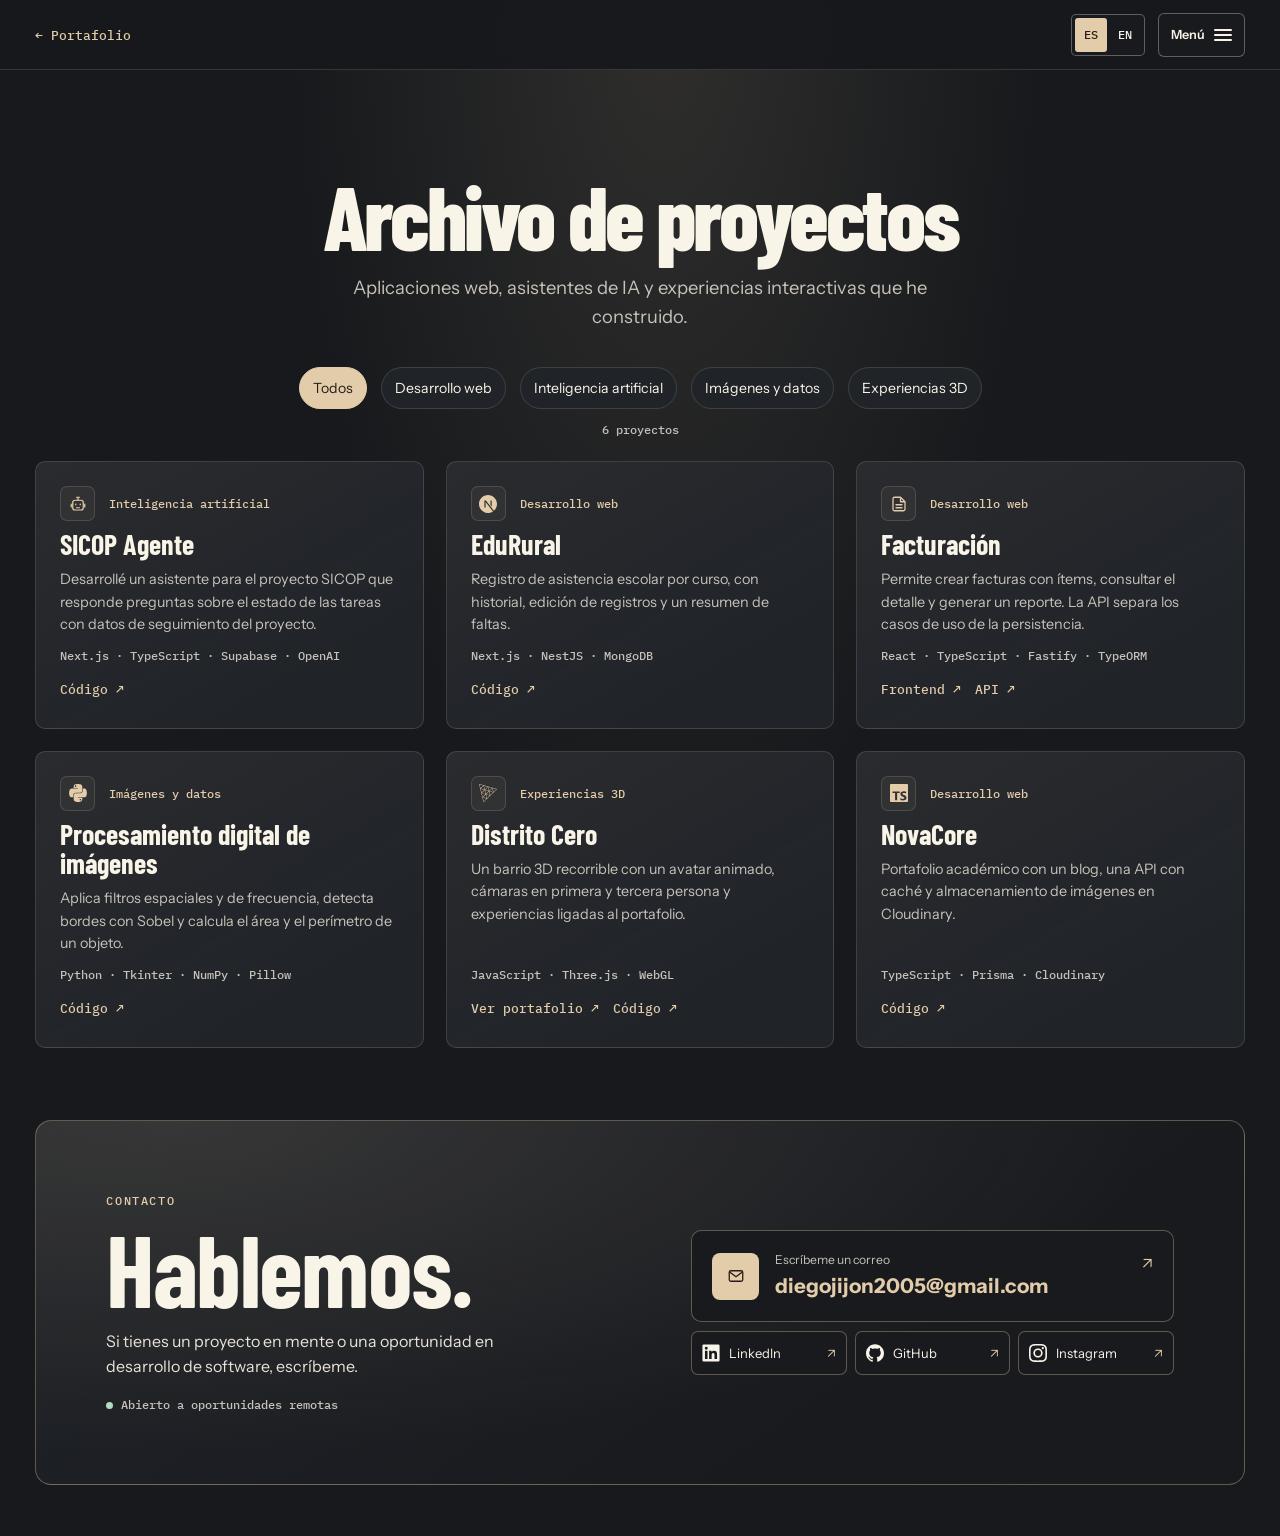
==== commit b2bae29f: "Añade un encabezado fijo con menú animado en todo el portafolio" ====
--- a/archive.html
+++ b/archive.html
@@ -5,22 +5,27 @@
   <meta name="viewport" content="width=device-width, initial-scale=1">
   <meta name="description" content="Archivo de proyectos de Diego Jijón en desarrollo web, inteligencia artificial, procesamiento de imágenes y Three.js.">
   <title>Diego Jijón · Archivo de proyectos</title>
-  <link rel="stylesheet" href="./styles.css?v=palette">
-  <link rel="stylesheet" href="./archive.css?v=palette">
-  <link rel="stylesheet" href="./site-footer.css?v=palette">
+  <link rel="stylesheet" href="./styles.css?v=header">
+  <link rel="stylesheet" href="./site-header.css">
+  <link rel="stylesheet" href="./archive.css?v=header">
+  <link rel="stylesheet" href="./site-footer.css?v=header">
   <link rel="icon" href="./assets/mark.svg" type="image/svg+xml">
-  <script type="importmap">{"imports":{"./content.js":"./content.js?v=inline-footer","./project-archive.js":"./project-archive.js?v=sicop","./site-footer.js":"./site-footer.js?v=inline"}}</script>
-  <script type="module" src="./archive.js?v=contact"></script>
+  <script type="importmap">{"imports":{"./content.js":"./content.js?v=header","./project-archive.js":"./project-archive.js?v=sicop","./site-footer.js":"./site-footer.js?v=inline"}}</script>
+  <script type="module" src="./archive.js?v=header"></script>
 </head>
 <body class="archive-page">
+  <header class="site-header">
+    <div class="site-header-inner content">
+      <a class="text-link" id="archive-return" href="./index.html#projects" data-t="backSite">← Portafolio</a>
+      <div class="site-header-actions">
+        <div class="languages" role="group" aria-label="Idioma / Language">
+          <button type="button" lang="es" data-lang="es" aria-label="Español" aria-pressed="true">ES</button>
+          <button type="button" lang="en" data-lang="en" aria-label="English" aria-pressed="false">EN</button>
+        </div>
+      </div>
+    </div>
+  </header>
   <main class="content archive-layout">
-    <nav class="archive-toolbar" aria-label="Principal" data-aria="nav">
-      <a class="text-link" id="archive-return" href="./index.html#projects" data-t="backSite">← Portafolio</a>
-      <div class="languages" role="group" aria-label="Idioma / Language">
-        <button type="button" lang="es" data-lang="es" aria-label="Español" aria-pressed="true">ES</button>
-        <button type="button" lang="en" data-lang="en" aria-label="English" aria-pressed="false">EN</button>
-      </div>
-    </nav>
     <header class="archive-intro">
       <h1 data-t="archiveTitle">Archivo de proyectos</h1>
       <p data-t="archiveIntroduction">Aplicaciones web, asistentes de IA y experiencias interactivas que he construido.</p>
--- a/styles.css
+++ b/styles.css
@@ -18,6 +18,9 @@
   --shadow: #101012;
   --status-success: #b6d9bf;
   --status-danger: #ffb6a9;
+  --rgb-red: #ff9b9c;
+  --rgb-green: #a3e2b9;
+  --rgb-blue: #adc6ff;
   --mono: "IBM Plex Mono", Consolas, monospace;
   --display: "Barlow Condensed", "Arial Narrow", Impact, sans-serif;
   --body: "Instrument Sans", system-ui, sans-serif;
@@ -35,9 +38,7 @@
 h1,h2,h3,p{margin:0}
 .skip{position:fixed;top:12px;left:12px;padding:12px;background:var(--bg);z-index:10;transform:translateY(-150%)}
 .skip:focus{transform:none}
-.top{display:flex;justify-content:space-between;align-items:center;gap:24px;padding:0 clamp(18px,5vw,76px);min-height:74px;border-bottom:1px solid var(--line);background:var(--bg)}
 .brand{display:flex;align-items:center;gap:10px;white-space:nowrap;font:600 .8rem var(--mono);letter-spacing:.12em}
-.top nav{display:flex;gap:clamp(14px,3vw,40px);font-size:.92rem}
 .languages{display:flex;gap:2px;padding:3px;border:1px solid var(--line-strong);border-radius:5px;background:var(--surface-inset)}
 .languages button{border:0;background:transparent;padding:7px 9px;border-radius:3px;font:500 .76rem var(--mono);min-height:34px}
 .languages button[aria-pressed=true]{background:var(--gold);color:var(--on-gold)}
@@ -181,7 +182,6 @@
  .hero h1{font-size:clamp(3.8rem,13vw,6.5rem)}
 }
 @media(max-width:600px){
- .top{min-height:62px;gap:5px 10px;flex-wrap:wrap;padding-block:10px}.top nav{order:3;flex-basis:100%;gap:5px 16px;flex-wrap:wrap;font-size:.82rem}.top nav a{padding:5px 0}.brand{font-size:.72rem}
  .content{width:calc(100% - 36px)}.archive{padding:38px 0 44px}.project-grid{gap:9px}.project-copy{padding:12px}
  .game-top .button{padding:8px;min-height:42px}.game-progress{font-size:.61rem;padding:6px 5px}.game-menu{gap:4px}.game-bottom{font-size:.85rem}.sheet{padding:18px}
  .game-top{flex-wrap:wrap}.game-progress{order:3;flex-basis:100%;justify-items:center;background:transparent}
--- a/site-header.css
+++ b/site-header.css
@@ -0,0 +1,125 @@
+:root {
+  --site-header-height: 70px;
+  scroll-padding-top: calc(var(--site-header-height) + env(safe-area-inset-top, 0px) + 13px);
+}
+
+.site-header {
+  position: sticky;
+  inset-block-start: 0;
+  z-index: 2;
+  padding-top: env(safe-area-inset-top, 0px);
+  border-bottom: 1px solid var(--line);
+  background: color-mix(in srgb, var(--bg) 95%, transparent);
+  backdrop-filter: blur(12px);
+}
+
+.site-header-inner {
+  position: relative;
+  display: flex;
+  align-items: center;
+  justify-content: space-between;
+  gap: 8px;
+  min-height: calc(var(--site-header-height) - 1px);
+}
+
+.site-header-actions { display: flex; align-items: center; gap: clamp(5px, 1.3vw, 13px); }
+.site-header .brand img { flex: none; }
+.site-header .text-link { display: inline-flex; align-items: center; min-height: 44px; }
+.site-header #cv-download { min-height: 44px; padding-inline: 11px; }
+
+.site-menu-toggle {
+  display: inline-flex;
+  align-items: center;
+  justify-content: center;
+  gap: 9px;
+  min-width: 44px;
+  min-height: 44px;
+  padding: 0 12px;
+  border: 1px solid var(--line-strong);
+  border-radius: 6px;
+  background: var(--surface-inset);
+  color: var(--ink);
+  font: 600 .79rem/1.2 var(--body);
+  transition: border-color .22s ease, color .22s ease, background-color .22s ease;
+}
+
+.site-menu-toggle:hover,.site-menu-toggle[aria-expanded="true"] { border-color: var(--gold); color: var(--gold); background: var(--surface-raised); }
+.site-menu-glyph { position: relative; display: block; width: 18px; height: 18px; }
+.site-menu-glyph span {
+  position: absolute;
+  inset: 8px 0 auto;
+  height: 2px;
+  border-radius: 2px;
+  background: currentColor;
+  transition: transform .25s ease, opacity .2s ease;
+}
+
+.site-menu-glyph span:first-child { transform: translateY(-5px); }
+.site-menu-glyph span:last-child { transform: translateY(5px); }
+.site-menu-toggle[aria-expanded="true"] .site-menu-glyph span:first-child { transform: rotate(45deg); }
+.site-menu-toggle[aria-expanded="true"] .site-menu-glyph span:nth-child(2) { opacity: 0; transform: scaleX(.35); }
+.site-menu-toggle[aria-expanded="true"] .site-menu-glyph span:last-child { transform: rotate(-45deg); }
+
+.site-menu {
+  position: absolute;
+  inset: calc(100% + 9px) 0 auto auto;
+  width: min(100%, 460px);
+  max-height: calc(100dvh - var(--site-header-height) - env(safe-area-inset-top, 0px) - 24px);
+  overflow: auto;
+  overscroll-behavior: contain;
+  padding: 9px;
+  border: 1px solid var(--gold-line);
+  border-radius: 11px;
+  background: radial-gradient(ellipse at 100% 0%, var(--gold-wash), transparent 69%), var(--panel);
+  box-shadow: 0 14px 48px color-mix(in srgb, var(--shadow) 64%, transparent);
+  opacity: 0;
+  visibility: hidden;
+  transform: translateY(-8px) scale(.985);
+  transform-origin: top right;
+  transition: opacity .23s ease, transform .27s cubic-bezier(.22, 1, .36, 1), visibility 0s .27s;
+}
+
+.site-menu:not([inert]) {
+  opacity: 1;
+  visibility: visible;
+  transform: translateY(0) scale(1);
+  transition-delay: 0s;
+}
+
+.site-menu-sections,.site-menu-pages { display: grid; grid-template-columns: repeat(2, minmax(0, 1fr)); gap: 5px; }
+.site-menu-pages { margin-top: 6px; padding-top: 6px; border-top: 1px solid var(--line); }
+
+.site-menu a {
+  display: flex;
+  align-items: center;
+  justify-content: space-between;
+  gap: 5px;
+  min-height: 45px;
+  padding: 6px 9px;
+  border: 1px solid transparent;
+  border-radius: 5px;
+  color: var(--ink-soft);
+  font-size: .88rem;
+  line-height: 1.3;
+  transition: background-color .2s ease, color .2s ease, border-color .2s ease;
+}
+
+.site-menu-pages a { border-color: var(--line); background: var(--surface-inset); font-weight: 600; }
+.site-menu a:is(:hover, :focus-visible, [aria-current]) { border-color: var(--gold-line); background: var(--gold-wash); color: var(--gold); text-decoration: none; }
+
+@media (max-width: 590px) {
+  :root { --site-header-height: 62px; }
+  .site-menu-toggle { padding: 0; }
+  .site-header .brand { gap: 7px; font-size: .68rem; letter-spacing: .08em; }
+  .site-header .brand img { width: 28px; height: 28px; }
+  .site-header #cv-download { min-width: 44px; padding-inline: 0; }
+  .site-menu-label,.site-download-label { display: none; }
+}
+
+@media (prefers-reduced-motion: reduce) {
+  .site-menu,.site-menu *,.site-menu-toggle,.site-menu-glyph span { transition: none !important; }
+}
+
+@media print {
+  .site-header { display: none; }
+}
--- a/archive.css
+++ b/archive.css
@@ -2,9 +2,8 @@
   background: radial-gradient(ellipse at 52% 0%, var(--gold-wash), transparent 40%), var(--bg);
 }
 
-.archive-layout { padding-block: 28px 72px; }
+.archive-layout { padding-bottom: 72px; }
 
-.archive-toolbar,
 .more-projects-heading,
 .archive-card-header,
 .archive-links,
@@ -15,7 +14,6 @@
   gap: 10px 14px;
 }
 
-.archive-toolbar,
 .more-projects-heading { justify-content: space-between; }
 
 .archive-intro {
--- a/site-footer.css
+++ b/site-footer.css
@@ -1,6 +1,5 @@
 .site-footer {
   padding-bottom: calc(clamp(22px, 4vw, 54px) + env(safe-area-inset-bottom, 0px));
-  scroll-margin-top: 110px;
 }
 
 body.playing .site-footer { display: none; }
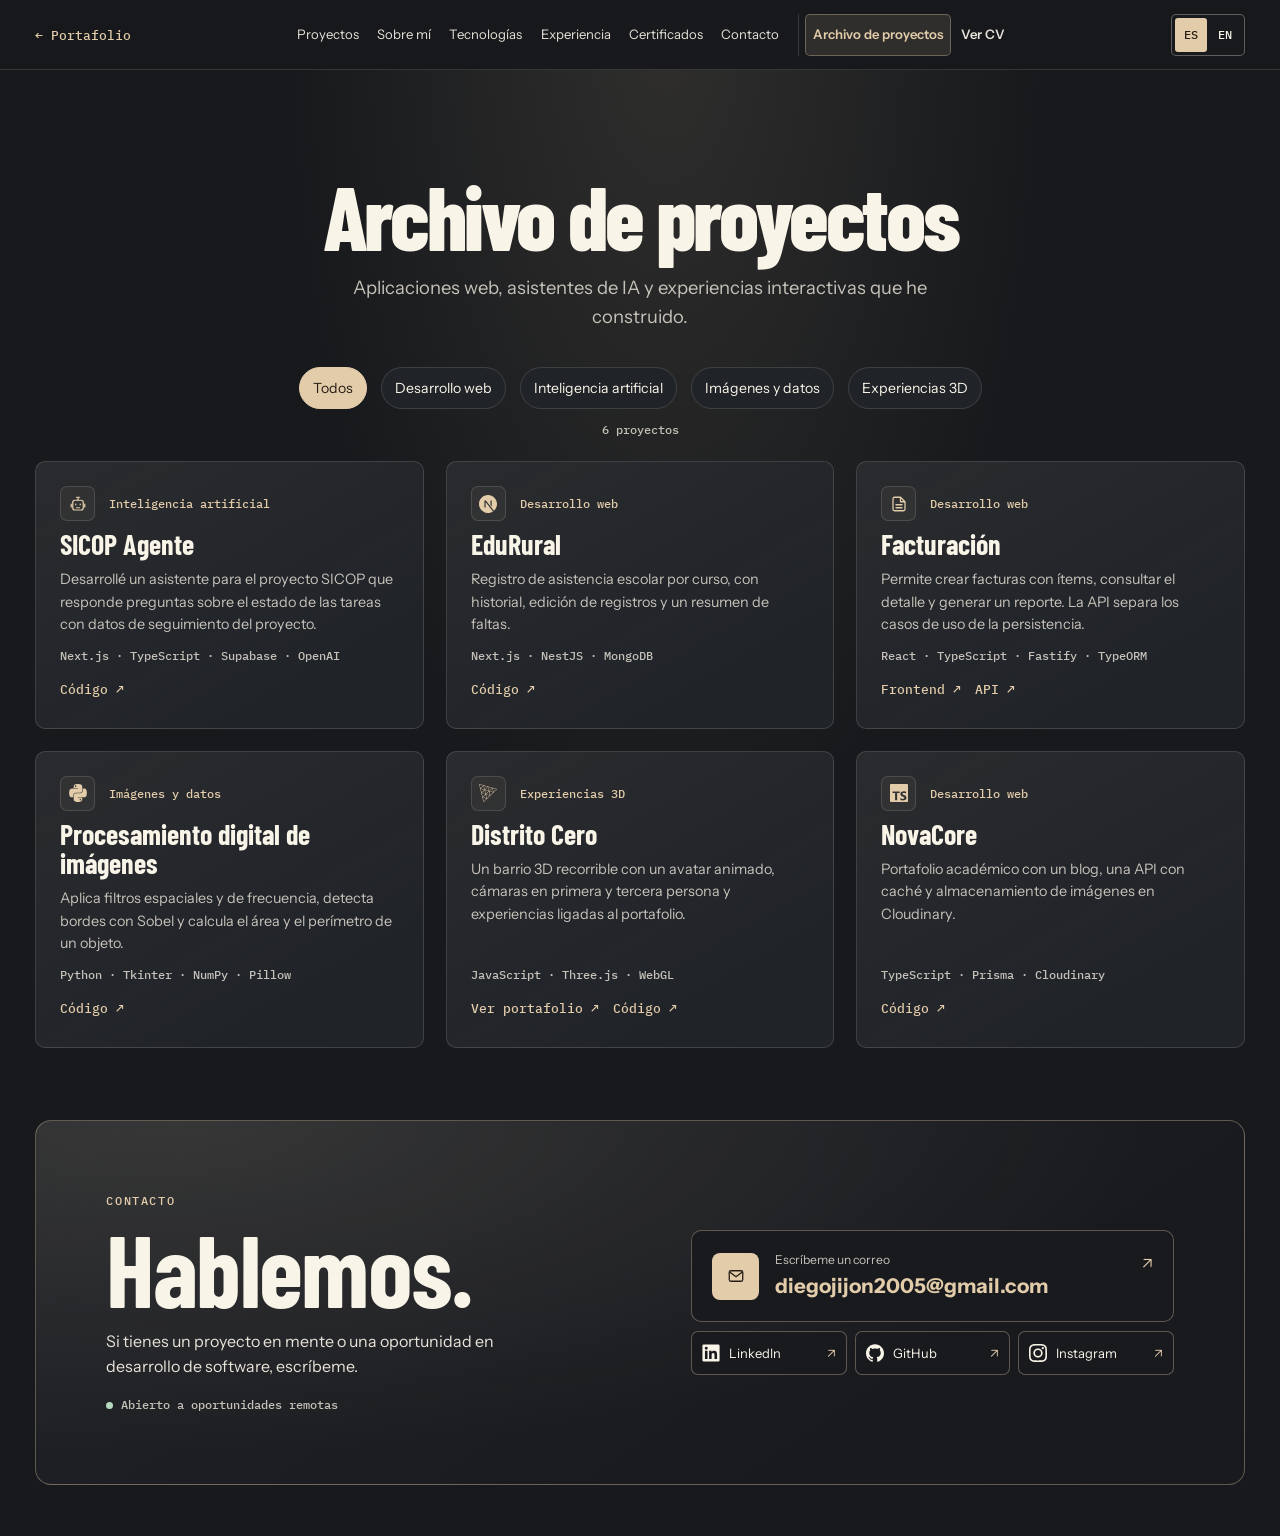
==== commit 16d9995a: "Reserva el menú hamburguesa para pantallas estrechas" ====
--- a/archive.html
+++ b/archive.html
@@ -6,12 +6,12 @@
   <meta name="description" content="Archivo de proyectos de Diego Jijón en desarrollo web, inteligencia artificial, procesamiento de imágenes y Three.js.">
   <title>Diego Jijón · Archivo de proyectos</title>
   <link rel="stylesheet" href="./styles.css?v=header">
-  <link rel="stylesheet" href="./site-header.css">
+  <link rel="stylesheet" href="./site-header.css?v=responsive">
   <link rel="stylesheet" href="./archive.css?v=header">
   <link rel="stylesheet" href="./site-footer.css?v=header">
   <link rel="icon" href="./assets/mark.svg" type="image/svg+xml">
   <script type="importmap">{"imports":{"./content.js":"./content.js?v=header","./project-archive.js":"./project-archive.js?v=sicop","./site-footer.js":"./site-footer.js?v=inline"}}</script>
-  <script type="module" src="./archive.js?v=header"></script>
+  <script type="module" src="./archive.js?v=responsive-header"></script>
 </head>
 <body class="archive-page">
   <header class="site-header">
--- a/site-header.css
+++ b/site-header.css
@@ -107,6 +107,32 @@
 .site-menu-pages a { border-color: var(--line); background: var(--surface-inset); font-weight: 600; }
 .site-menu a:is(:hover, :focus-visible, [aria-current]) { border-color: var(--gold-line); background: var(--gold-wash); color: var(--gold); text-decoration: none; }
 
+.site-header:not([data-compact]) .site-menu-toggle { display: none; }
+
+.site-header:not([data-compact]) .site-menu {
+  position: static;
+  display: flex;
+  align-items: center;
+  justify-content: center;
+  gap: clamp(5px, .85vw, 12px);
+  width: auto;
+  max-height: none;
+  overflow: visible;
+  padding: 0;
+  border: 0;
+  background: none;
+  box-shadow: none;
+  opacity: 1;
+  visibility: visible;
+  transform: none;
+  transition: none;
+}
+
+.site-header:not([data-compact]) :is(.site-menu-sections, .site-menu-pages) { display: flex; gap: 2px; }
+.site-header:not([data-compact]) .site-menu-pages { margin: 0; padding: 0 0 0 6px; border: 0; border-left: 1px solid var(--line); }
+.site-header:not([data-compact]) .site-menu a { min-height: 42px; padding-inline: clamp(5px, .55vw, 9px); font-size: .82rem; white-space: nowrap; }
+.site-header:not([data-compact]) .site-menu-pages a:not(:hover, :focus-visible, [aria-current]) { border-color: transparent; background: transparent; }
+
 @media (max-width: 590px) {
   :root { --site-header-height: 62px; }
   .site-menu-toggle { padding: 0; }
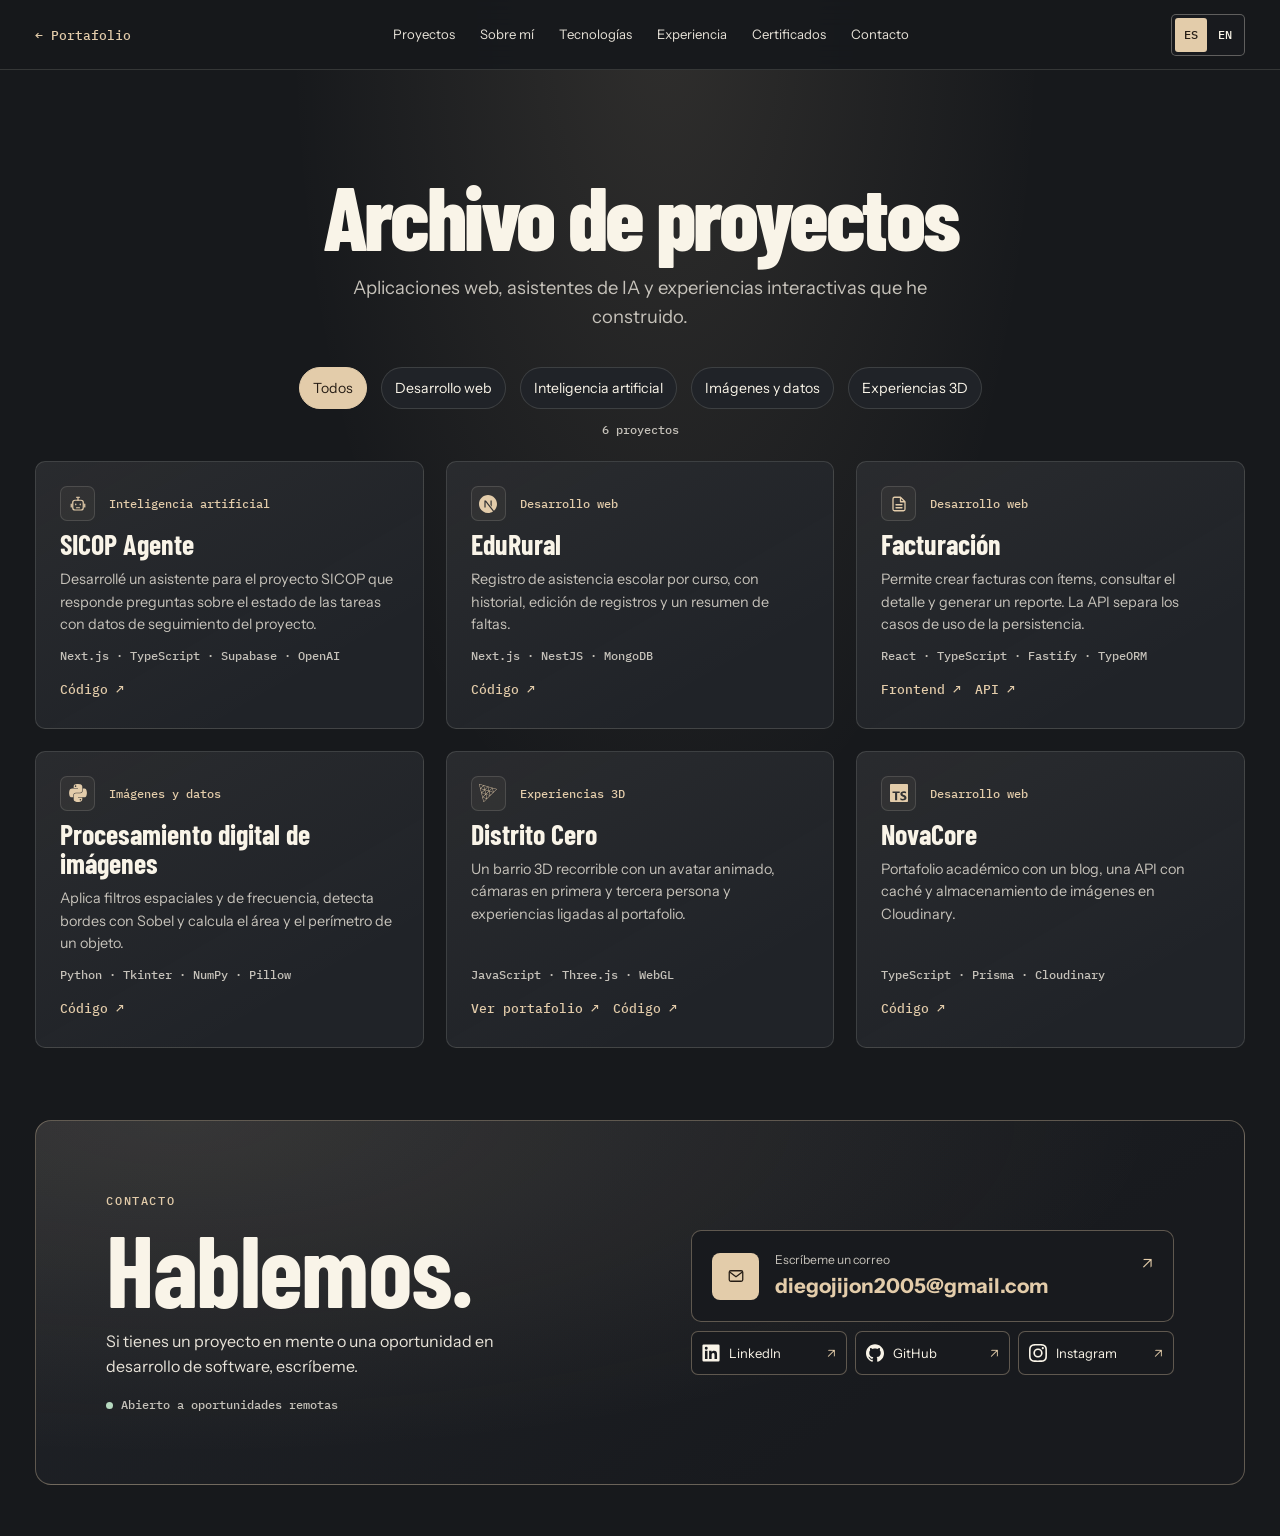
==== commit 656fd1dd: "Recupera el subrayado de la sección activa del menú" ====
--- a/archive.html
+++ b/archive.html
@@ -6,12 +6,12 @@
   <meta name="description" content="Archivo de proyectos de Diego Jijón en desarrollo web, inteligencia artificial, procesamiento de imágenes y Three.js.">
   <title>Diego Jijón · Archivo de proyectos</title>
   <link rel="stylesheet" href="./styles.css?v=header">
-  <link rel="stylesheet" href="./site-header.css?v=responsive">
+  <link rel="stylesheet" href="./site-header.css?v=section-links">
   <link rel="stylesheet" href="./archive.css?v=header">
   <link rel="stylesheet" href="./site-footer.css?v=header">
   <link rel="icon" href="./assets/mark.svg" type="image/svg+xml">
   <script type="importmap">{"imports":{"./content.js":"./content.js?v=header","./project-archive.js":"./project-archive.js?v=sicop","./site-footer.js":"./site-footer.js?v=inline"}}</script>
-  <script type="module" src="./archive.js?v=responsive-header"></script>
+  <script type="module" src="./archive.js?v=section-links"></script>
 </head>
 <body class="archive-page">
   <header class="site-header">
--- a/site-header.css
+++ b/site-header.css
@@ -62,6 +62,9 @@
 
 .site-menu {
   position: absolute;
+  display: grid;
+  grid-template-columns: repeat(2, minmax(0, 1fr));
+  gap: 5px;
   inset: calc(100% + 9px) 0 auto auto;
   width: min(100%, 460px);
   max-height: calc(100dvh - var(--site-header-height) - env(safe-area-inset-top, 0px) - 24px);
@@ -86,26 +89,31 @@
   transition-delay: 0s;
 }
 
-.site-menu-sections,.site-menu-pages { display: grid; grid-template-columns: repeat(2, minmax(0, 1fr)); gap: 5px; }
-.site-menu-pages { margin-top: 6px; padding-top: 6px; border-top: 1px solid var(--line); }
-
 .site-menu a {
   display: flex;
   align-items: center;
-  justify-content: space-between;
-  gap: 5px;
   min-height: 45px;
   padding: 6px 9px;
-  border: 1px solid transparent;
-  border-radius: 5px;
   color: var(--ink-soft);
   font-size: .88rem;
   line-height: 1.3;
-  transition: background-color .2s ease, color .2s ease, border-color .2s ease;
+  transition: color .2s ease;
 }
 
-.site-menu-pages a { border-color: var(--line); background: var(--surface-inset); font-weight: 600; }
-.site-menu a:is(:hover, :focus-visible, [aria-current]) { border-color: var(--gold-line); background: var(--gold-wash); color: var(--gold); text-decoration: none; }
+.site-menu a > span { position: relative; }
+.site-menu a > span::after {
+  position: absolute;
+  inset: auto 0 -5px;
+  height: 1px;
+  background: currentColor;
+  transform: scaleX(0);
+  transform-origin: left;
+  transition: transform .23s ease;
+  content: "";
+}
+
+.site-menu a:is(:hover, :focus-visible, [aria-current]) { color: var(--gold); text-decoration: none; }
+.site-menu a:is(:hover, :focus-visible, [aria-current]) > span::after { transform: scaleX(1); }
 
 .site-header:not([data-compact]) .site-menu-toggle { display: none; }
 
@@ -128,10 +136,7 @@
   transition: none;
 }
 
-.site-header:not([data-compact]) :is(.site-menu-sections, .site-menu-pages) { display: flex; gap: 2px; }
-.site-header:not([data-compact]) .site-menu-pages { margin: 0; padding: 0 0 0 6px; border: 0; border-left: 1px solid var(--line); }
 .site-header:not([data-compact]) .site-menu a { min-height: 42px; padding-inline: clamp(5px, .55vw, 9px); font-size: .82rem; white-space: nowrap; }
-.site-header:not([data-compact]) .site-menu-pages a:not(:hover, :focus-visible, [aria-current]) { border-color: transparent; background: transparent; }
 
 @media (max-width: 590px) {
   :root { --site-header-height: 62px; }
@@ -143,7 +148,7 @@
 }
 
 @media (prefers-reduced-motion: reduce) {
-  .site-menu,.site-menu *,.site-menu-toggle,.site-menu-glyph span { transition: none !important; }
+  .site-menu,.site-menu *,.site-menu a > span::after,.site-menu-toggle,.site-menu-glyph span { transition: none !important; }
 }
 
 @media print {
